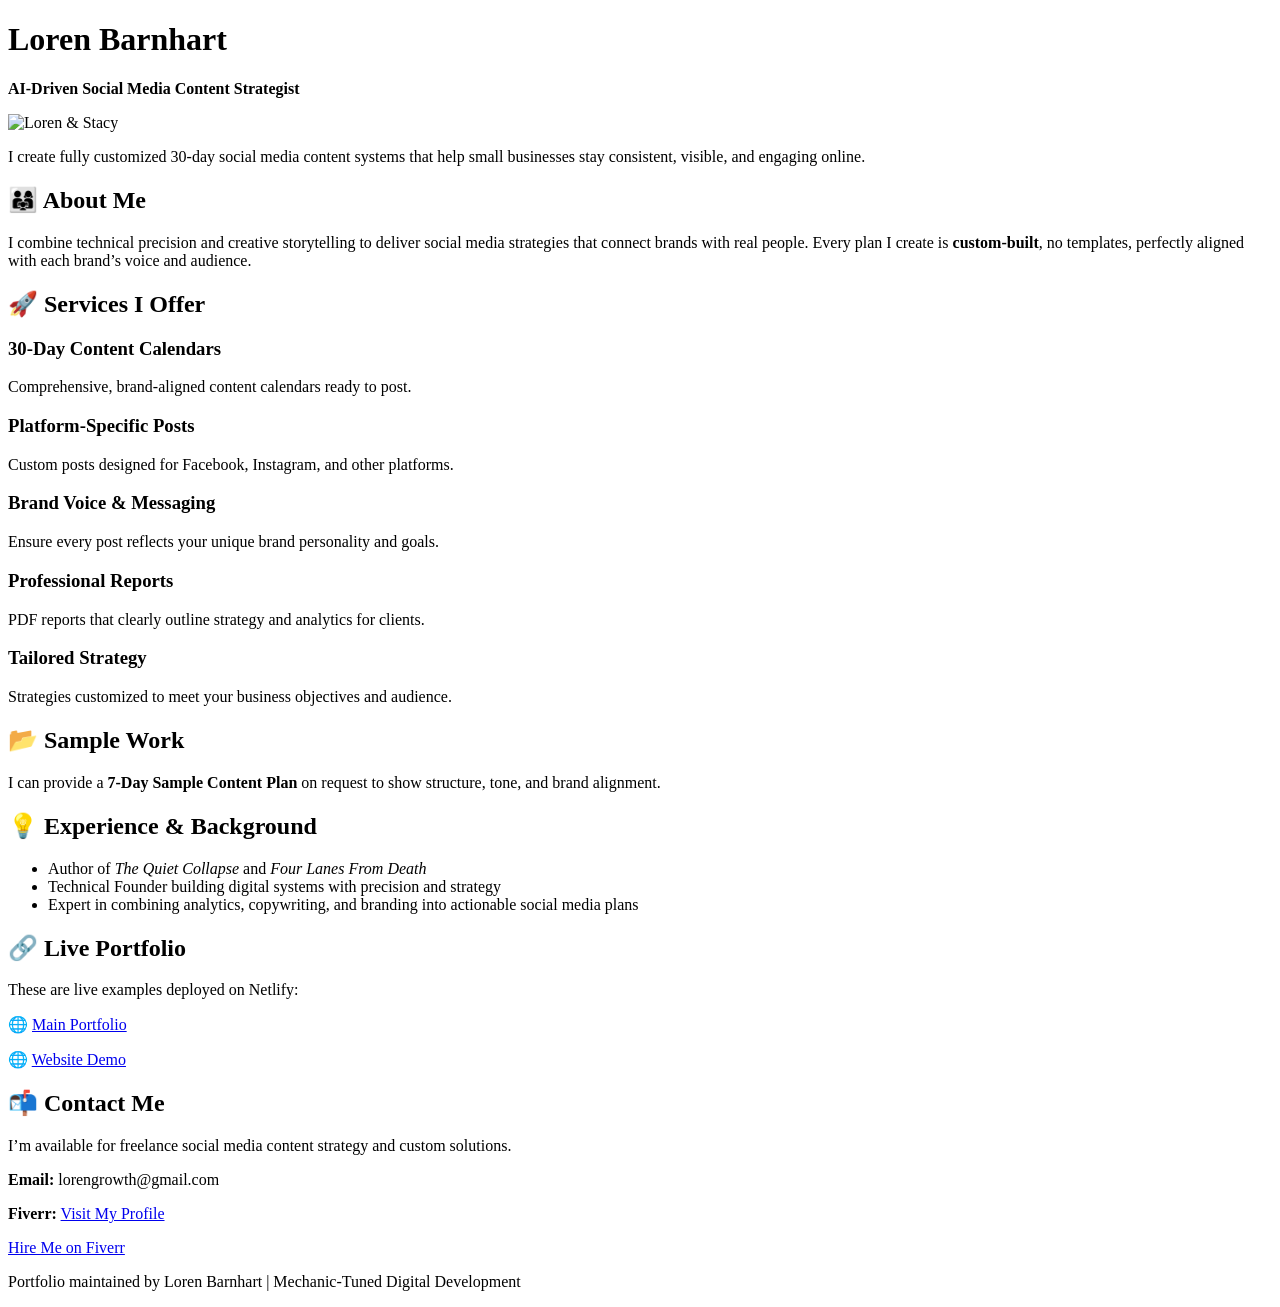
==== index.html @ 7255e5cb "Replace inline styles and scripts with external files" ====
<!DOCTYPE html>
<html lang="en">
<head>
  <meta charset="UTF-8">
  <meta name="viewport" content="width=device-width, initial-scale=1.0">
  <title>Loren Barnhart | AI Content Systems & Digital Solutions</title>
  <link href="https://fonts.googleapis.com/css2?family=Inter:wght@400;600;700&display=swap" rel="stylesheet">
  <link rel="stylesheet" href="style.css">
</head>
<body>

  <!-- Header / Hero -->
  <header class="fade-up">
    <h1>Loren Barnhart</h1>
    <p><strong>AI‑Driven Social Media Content Strategist</strong></p>
    <img src="./assets/loren-stacy.png" alt="Loren & Stacy" class="hero-img">
    <p>I create fully customized 30-day social media content systems that help small businesses stay consistent, visible, and engaging online.</p>
  </header>

  <!-- About Me -->
  <section class="fade-left">
    <h2>👨‍👩‍👧 About Me</h2>
    <p>I combine technical precision and creative storytelling to deliver social media strategies that connect brands with real people. Every plan I create is <strong>custom-built</strong>, no templates, perfectly aligned with each brand’s voice and audience.</p>
  </section>

  <!-- Services -->
  <section class="fade-right">
    <h2>🚀 Services I Offer</h2>
    <div class="services">
      <div class="service">
        <h3>30-Day Content Calendars</h3>
        <p>Comprehensive, brand-aligned content calendars ready to post.</p>
      </div>
      <div class="service">
        <h3>Platform-Specific Posts</h3>
        <p>Custom posts designed for Facebook, Instagram, and other platforms.</p>
      </div>
      <div class="service">
        <h3>Brand Voice & Messaging</h3>
        <p>Ensure every post reflects your unique brand personality and goals.</p>
      </div>
      <div class="service">
        <h3>Professional Reports</h3>
        <p>PDF reports that clearly outline strategy and analytics for clients.</p>
      </div>
      <div class="service">
        <h3>Tailored Strategy</h3>
        <p>Strategies customized to meet your business objectives and audience.</p>
      </div>
    </div>
  </section>

  <!-- Sample Work -->
  <section class="fade-left">
    <h2>📂 Sample Work</h2>
    <p>I can provide a <strong>7-Day Sample Content Plan</strong> on request to show structure, tone, and brand alignment.</p>
  </section>

  <!-- Experience & Background -->
  <section class="fade-right">
    <h2>💡 Experience & Background</h2>
    <ul>
      <li>Author of <em>The Quiet Collapse</em> and <em>Four Lanes From Death</em></li>
      <li>Technical Founder building digital systems with precision and strategy</li>
      <li>Expert in combining analytics, copywriting, and branding into actionable social media plans</li>
    </ul>
  </section>

  <!-- Portfolio Links -->
  <section class="fade-left">
    <h2>🔗 Live Portfolio</h2>
    <p>These are live examples deployed on Netlify:</p>
    <p>🌐 <a href="[Your Main Portfolio URL]" target="_blank">Main Portfolio</a></p>
    <p>🌐 <a href="[Your Other Site URL]" target="_blank">Website Demo</a></p>
  </section>

  <!-- Contact -->
  <section class="fade-up">
    <h2>📬 Contact Me</h2>
    <p>I’m available for freelance social media content strategy and custom solutions.</p>
    <p><strong>Email:</strong> lorengrowth@gmail.com</p>
    <p><strong>Fiverr:</strong> <a href="[Your Fiverr Profile URL]" target="_blank">Visit My Profile</a></p>
    <a href="[Your Fiverr Profile URL]" target="_blank" class="btn">Hire Me on Fiverr</a>
  </section>

  <!-- Footer -->
  <footer class="fade-up">
    <p>Portfolio maintained by Loren Barnhart | Mechanic-Tuned Digital Development</p>
  </footer>

  <script src="script.js"></script>
</body>
</html>
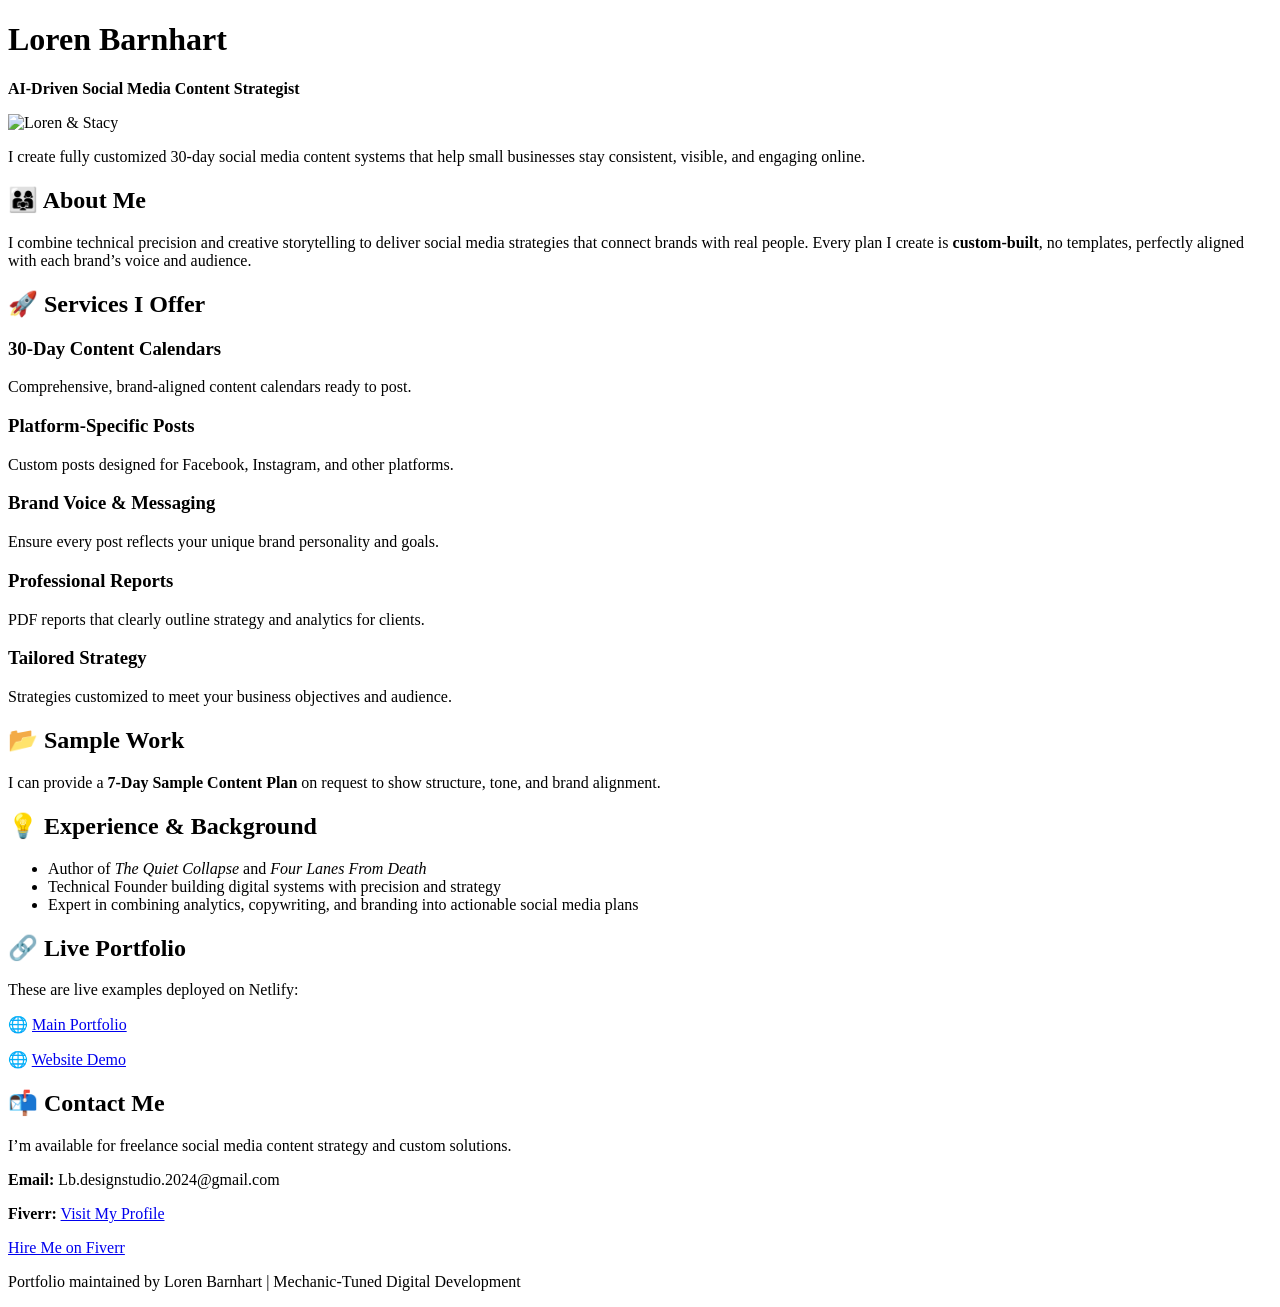
==== commit 8be5b6c4: "update portfolio links" ====
--- a/index.html
+++ b/index.html
@@ -70,17 +70,17 @@
   <section class="fade-left">
     <h2>🔗 Live Portfolio</h2>
     <p>These are live examples deployed on Netlify:</p>
-    <p>🌐 <a href="[Your Main Portfolio URL]" target="_blank">Main Portfolio</a></p>
-    <p>🌐 <a href="[Your Other Site URL]" target="_blank">Website Demo</a></p>
+    <p>🌐 <a href="https://slg-digital.com" target="_blank">Main Portfolio</a></p>
+    <p>🌐 <a href="https://slnextgen-global.vercel.app" target="_blank">Website Demo</a></p>
   </section>
 
   <!-- Contact -->
   <section class="fade-up">
     <h2>📬 Contact Me</h2>
     <p>I’m available for freelance social media content strategy and custom solutions.</p>
-    <p><strong>Email:</strong> lorengrowth@gmail.com</p>
-    <p><strong>Fiverr:</strong> <a href="[Your Fiverr Profile URL]" target="_blank">Visit My Profile</a></p>
-    <a href="[Your Fiverr Profile URL]" target="_blank" class="btn">Hire Me on Fiverr</a>
+    <p><strong>Email:</strong> Lb.designstudio.2024@gmail.com</p>
+    <p><strong>Fiverr:</strong> <a href="https://fiverr.com/slnextgenmedia" target="_blank">Visit My Profile</a></p>
+    <a href="https://fiverr.com/slnextgenmedia" target="_blank" class="btn">Hire Me on Fiverr</a>
   </section>
 
   <!-- Footer -->
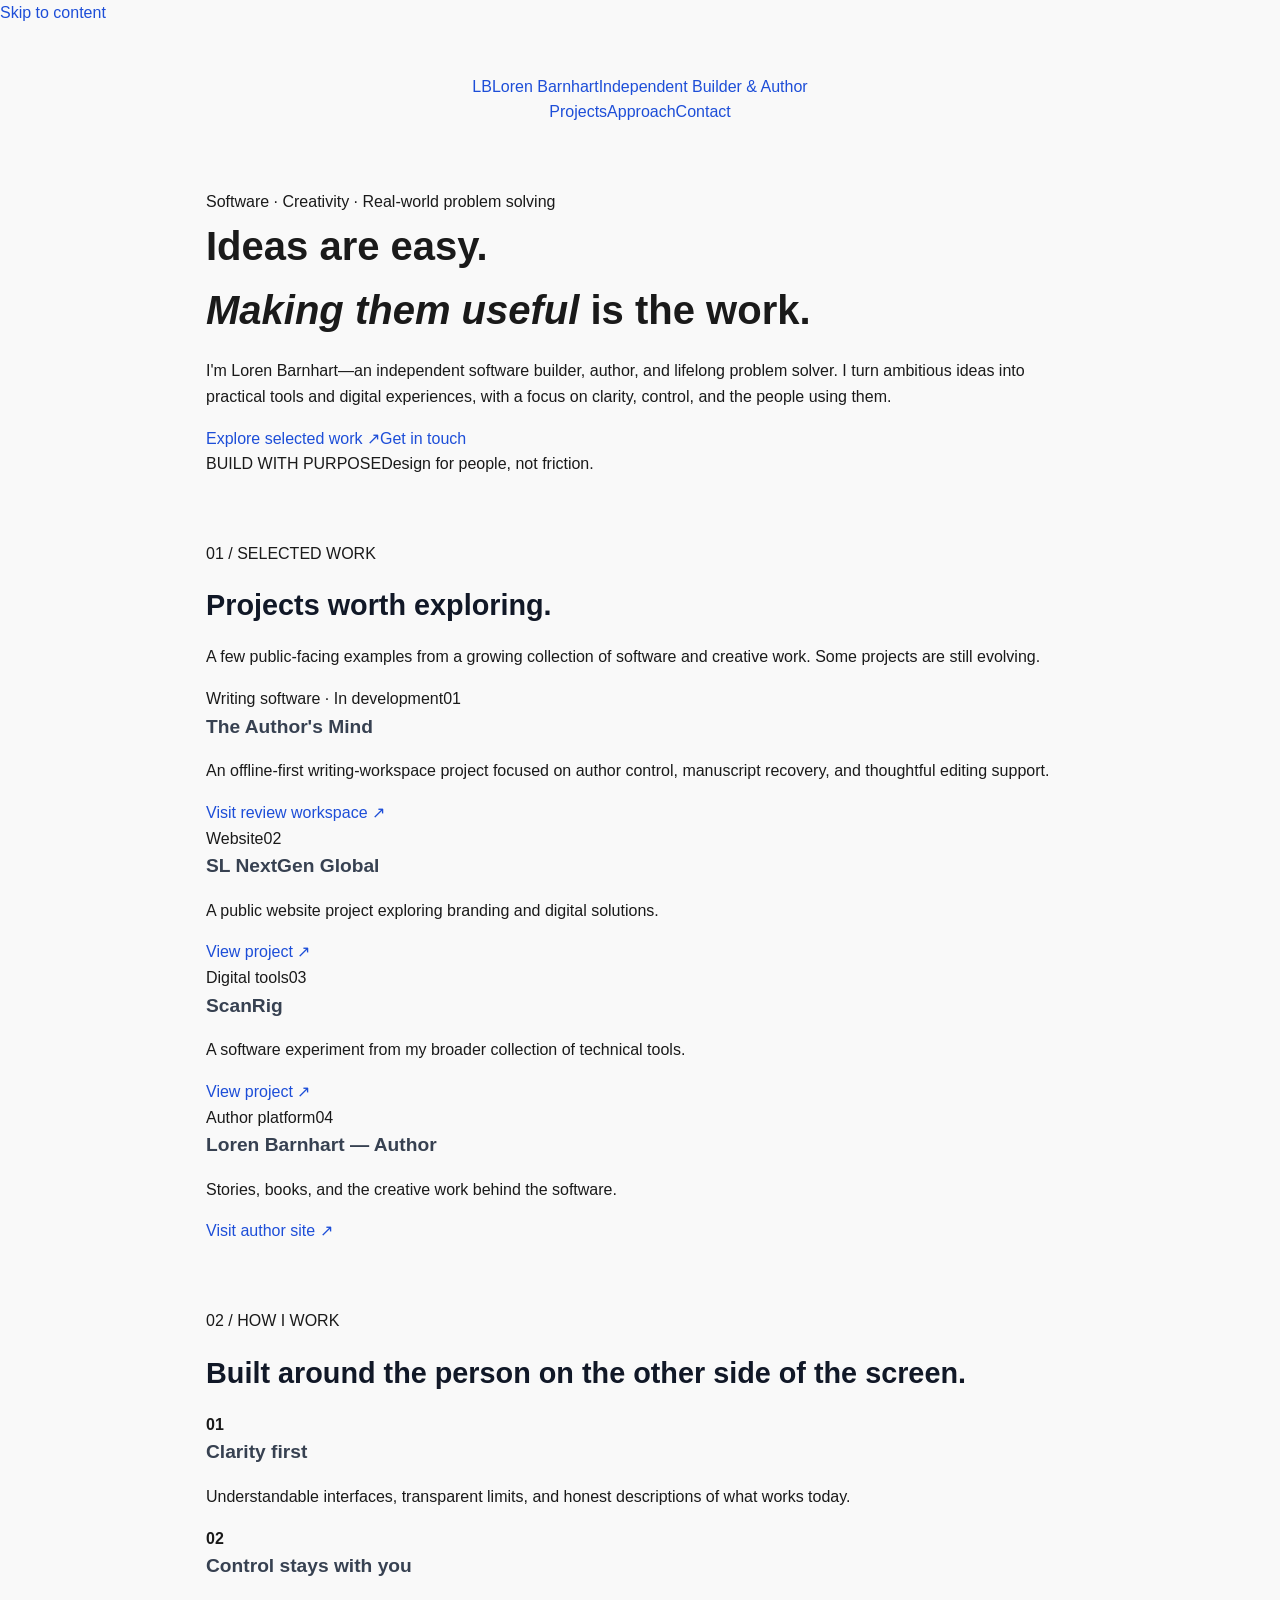
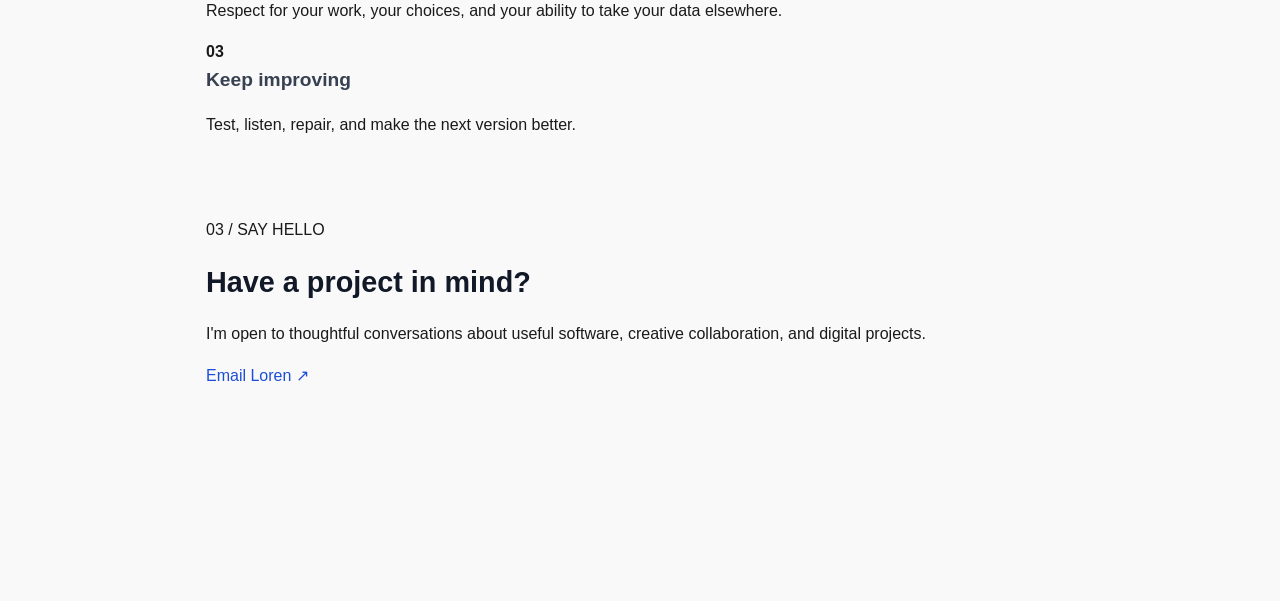
==== commit da7c3d73: "Rebuild portfolio home with clear projects and accessible navigation" ====
--- a/index.html
+++ b/index.html
@@ -1,93 +1,44 @@
-<!DOCTYPE html>
+<!doctype html>
 <html lang="en">
 <head>
-  <meta charset="UTF-8">
-  <meta name="viewport" content="width=device-width, initial-scale=1.0">
-  <title>Loren Barnhart | AI Content Systems & Digital Solutions</title>
-  <link href="https://fonts.googleapis.com/css2?family=Inter:wght@400;600;700&display=swap" rel="stylesheet">
-  <link rel="stylesheet" href="style.css">
+  <meta charset="utf-8">
+  <meta name="viewport" content="width=device-width, initial-scale=1">
+  <meta name="theme-color" content="#081526">
+  <meta name="description" content="Loren Barnhart builds practical software, intelligent tools, and story-driven digital experiences. Explore selected projects and get in touch.">
+  <title>Loren Barnhart | Software Builder & Digital Creator</title>
+  <link rel="stylesheet" href="/css/style.css">
 </head>
 <body>
-
-  <!-- Header / Hero -->
-  <header class="fade-up">
-    <h1>Loren Barnhart</h1>
-    <p><strong>AI‑Driven Social Media Content Strategist</strong></p>
-    <img src="./assets/loren-stacy.png" alt="Loren & Stacy" class="hero-img">
-    <p>I create fully customized 30-day social media content systems that help small businesses stay consistent, visible, and engaging online.</p>
+  <a class="skip" href="#main">Skip to content</a>
+  <header class="site-header">
+    <div class="container nav">
+      <a class="brand" href="#top" aria-label="Loren Barnhart home"><span class="brand-mark">LB</span><span>Loren Barnhart<span class="brand-sub">Independent Builder & Author</span></span></a>
+      <nav aria-label="Main navigation"><a href="#work">Projects</a><a href="#approach">Approach</a><a href="#contact" class="nav-contact">Contact</a></nav>
+    </div>
   </header>
-
-  <!-- About Me -->
-  <section class="fade-left">
-    <h2>👨‍👩‍👧 About Me</h2>
-    <p>I combine technical precision and creative storytelling to deliver social media strategies that connect brands with real people. Every plan I create is <strong>custom-built</strong>, no templates, perfectly aligned with each brand’s voice and audience.</p>
-  </section>
-
-  <!-- Services -->
-  <section class="fade-right">
-    <h2>🚀 Services I Offer</h2>
-    <div class="services">
-      <div class="service">
-        <h3>30-Day Content Calendars</h3>
-        <p>Comprehensive, brand-aligned content calendars ready to post.</p>
+  <main id="main">
+    <section class="hero container" id="top">
+      <div class="eyebrow"><span class="status-dot"></span> Software · Creativity · Real-world problem solving</div>
+      <h1>Ideas are easy.<br><em>Making them useful</em> is the work.</h1>
+      <p class="intro">I'm Loren Barnhart—an independent software builder, author, and lifelong problem solver. I turn ambitious ideas into practical tools and digital experiences, with a focus on clarity, control, and the people using them.</p>
+      <div class="actions"><a class="button primary" href="#work">Explore selected work <span aria-hidden="true">↗</span></a><a class="button secondary" href="#contact">Get in touch</a></div>
+      <div class="hero-note"><span>BUILD WITH PURPOSE</span><span>Design for people, not friction.</span></div>
+    </section>
+    <section class="section work-section" id="work">
+      <div class="container">
+        <p class="kicker">01 / SELECTED WORK</p>
+        <div class="section-head"><h2>Projects worth exploring.</h2><p>A few public-facing examples from a growing collection of software and creative work. Some projects are still evolving.</p></div>
+        <div class="project-grid">
+          <article class="project-card feature"><div class="project-top"><span class="pill">Writing software · In development</span><span aria-hidden="true">01</span></div><div><h3>The Author's Mind</h3><p>An offline-first writing-workspace project focused on author control, manuscript recovery, and thoughtful editing support.</p></div><a href="https://authors-mind-review-workspace.barnhartloren33.chatgpt.site" target="_blank" rel="noopener noreferrer">Visit review workspace <span aria-hidden="true">↗</span></a></article>
+          <article class="project-card"><div class="project-top"><span class="pill">Website</span><span aria-hidden="true">02</span></div><div><h3>SL NextGen Global</h3><p>A public website project exploring branding and digital solutions.</p></div><a href="https://slnextgen-global.vercel.app" target="_blank" rel="noopener noreferrer">View project <span aria-hidden="true">↗</span></a></article>
+          <article class="project-card"><div class="project-top"><span class="pill">Digital tools</span><span aria-hidden="true">03</span></div><div><h3>ScanRig</h3><p>A software experiment from my broader collection of technical tools.</p></div><a href="https://scanrig.vercel.app" target="_blank" rel="noopener noreferrer">View project <span aria-hidden="true">↗</span></a></article>
+          <article class="project-card"><div class="project-top"><span class="pill">Author platform</span><span aria-hidden="true">04</span></div><div><h3>Loren Barnhart — Author</h3><p>Stories, books, and the creative work behind the software.</p></div><a href="https://lorenbarnhart.vercel.app" target="_blank" rel="noopener noreferrer">Visit author site <span aria-hidden="true">↗</span></a></article>
+        </div>
       </div>
-      <div class="service">
-        <h3>Platform-Specific Posts</h3>
-        <p>Custom posts designed for Facebook, Instagram, and other platforms.</p>
-      </div>
-      <div class="service">
-        <h3>Brand Voice & Messaging</h3>
-        <p>Ensure every post reflects your unique brand personality and goals.</p>
-      </div>
-      <div class="service">
-        <h3>Professional Reports</h3>
-        <p>PDF reports that clearly outline strategy and analytics for clients.</p>
-      </div>
-      <div class="service">
-        <h3>Tailored Strategy</h3>
-        <p>Strategies customized to meet your business objectives and audience.</p>
-      </div>
-    </div>
-  </section>
-
-  <!-- Sample Work -->
-  <section class="fade-left">
-    <h2>📂 Sample Work</h2>
-    <p>I can provide a <strong>7-Day Sample Content Plan</strong> on request to show structure, tone, and brand alignment.</p>
-  </section>
-
-  <!-- Experience & Background -->
-  <section class="fade-right">
-    <h2>💡 Experience & Background</h2>
-    <ul>
-      <li>Author of <em>The Quiet Collapse</em> and <em>Four Lanes From Death</em></li>
-      <li>Technical Founder building digital systems with precision and strategy</li>
-      <li>Expert in combining analytics, copywriting, and branding into actionable social media plans</li>
-    </ul>
-  </section>
-
-  <!-- Portfolio Links -->
-  <section class="fade-left">
-    <h2>🔗 Live Portfolio</h2>
-    <p>These are live examples deployed on Netlify:</p>
-    <p>🌐 <a href="https://slg-digital.com" target="_blank">Main Portfolio</a></p>
-    <p>🌐 <a href="https://slnextgen-global.vercel.app" target="_blank">Website Demo</a></p>
-  </section>
-
-  <!-- Contact -->
-  <section class="fade-up">
-    <h2>📬 Contact Me</h2>
-    <p>I’m available for freelance social media content strategy and custom solutions.</p>
-    <p><strong>Email:</strong> Lb.designstudio.2024@gmail.com</p>
-    <p><strong>Fiverr:</strong> <a href="https://fiverr.com/slnextgenmedia" target="_blank">Visit My Profile</a></p>
-    <a href="https://fiverr.com/slnextgenmedia" target="_blank" class="btn">Hire Me on Fiverr</a>
-  </section>
-
-  <!-- Footer -->
-  <footer class="fade-up">
-    <p>Portfolio maintained by Loren Barnhart | Mechanic-Tuned Digital Development</p>
-  </footer>
-
-  <script src="script.js"></script>
+    </section>
+    <section class="section" id="approach"><div class="container approach"><div><p class="kicker">02 / HOW I WORK</p><h2>Built around the person on the other side of the screen.</h2></div><div class="principles"><div><b>01</b><div><h3>Clarity first</h3><p>Understandable interfaces, transparent limits, and honest descriptions of what works today.</p></div></div><div><b>02</b><div><h3>Control stays with you</h3><p>Respect for your work, your choices, and your ability to take your data elsewhere.</p></div></div><div><b>03</b><div><h3>Keep improving</h3><p>Test, listen, repair, and make the next version better.</p></div></div></div></div></section>
+    <section class="section contact-section" id="contact"><div class="container contact"><p class="kicker">03 / SAY HELLO</p><h2>Have a project in mind?</h2><p>I'm open to thoughtful conversations about useful software, creative collaboration, and digital projects.</p><a class="button light" href="mailto:Lb.designstudio.2024@gmail.com?subject=Project%20inquiry">Email Loren <span aria-hidden="true">↗</span></a></div></section>
+  </main>
+  <footer><div class="container footer-inner"><span>© <span id="year">2026</span> Loren Barnhart. Built with purpose.</span><span>Inspired by the people who make the work matter.</span></div></footer>
 </body>
-</html>
+</html>
--- a/css/style.css
+++ b/css/style.css
@@ -0,0 +1,36 @@
+/* Reset & Fonts */
+* { margin: 0; padding: 0; box-sizing: border-box; }
+body { font-family: 'Inter', sans-serif; background: #f9f9f9; color: #1a1a1a; line-height: 1.6; overflow-x: hidden; }
+a { color: #1d4ed8; text-decoration: none; transition: color 0.3s; }
+a:hover { color: #2563eb; }
+
+/* Layout */
+header, section, footer { max-width: 900px; margin: auto; padding: 2rem 1rem; }
+h1, h2, h3 { margin-bottom: 1rem; }
+h1 { font-size: 2.5rem; font-weight: 700; }
+h2 { font-size: 1.8rem; color: #111827; }
+h3 { font-size: 1.2rem; color: #374151; }
+p { margin-bottom: 1rem; }
+
+/* Header */
+header { text-align: center; padding-top: 3rem; }
+.hero-img { width: 200px; height: 200px; border-radius: 50%; object-fit: cover; margin: 1rem auto; border: 4px solid #1d4ed8; }
+
+/* Services */
+.services { display: grid; grid-template-columns: repeat(auto-fit, minmax(250px, 1fr)); gap: 1.5rem; margin-top: 2rem; }
+.service { background: #ffffff; padding: 1.5rem; border-radius: 12px; box-shadow: 0 4px 12px rgba(0,0,0,0.05); transition: transform 0.4s ease, box-shadow 0.4s ease, background 0.3s; opacity: 0; transform: translateY(30px); }
+.service:hover { transform: translateY(-8px); box-shadow: 0 10px 25px rgba(0,0,0,0.15); background: #f3f4f6; }
+
+/* Buttons */
+.btn { display: inline-block; padding: 0.6rem 1.2rem; background: #1d4ed8; color: #fff; border-radius: 8px; font-weight: 600; margin-top: 1rem; transition: transform 0.3s, background 0.3s; }
+.btn:hover { background: #2563eb; transform: scale(1.05); }
+
+/* Footer */
+footer { text-align: center; font-size: 0.9rem; color: #6b7280; padding-bottom: 2rem; margin-top: 4rem; opacity: 0; transform: translateY(30px); }
+
+/* Animations */
+.fade-left, .fade-right, .fade-up { opacity: 0; }
+.fade-left { transform: translateX(-30px); }
+.fade-right { transform: translateX(30px); }
+.fade-up { transform: translateY(30px); }
+.appear { opacity: 1 !important; transform: translate(0,0) !important; transition: all 0.8s ease-out; }
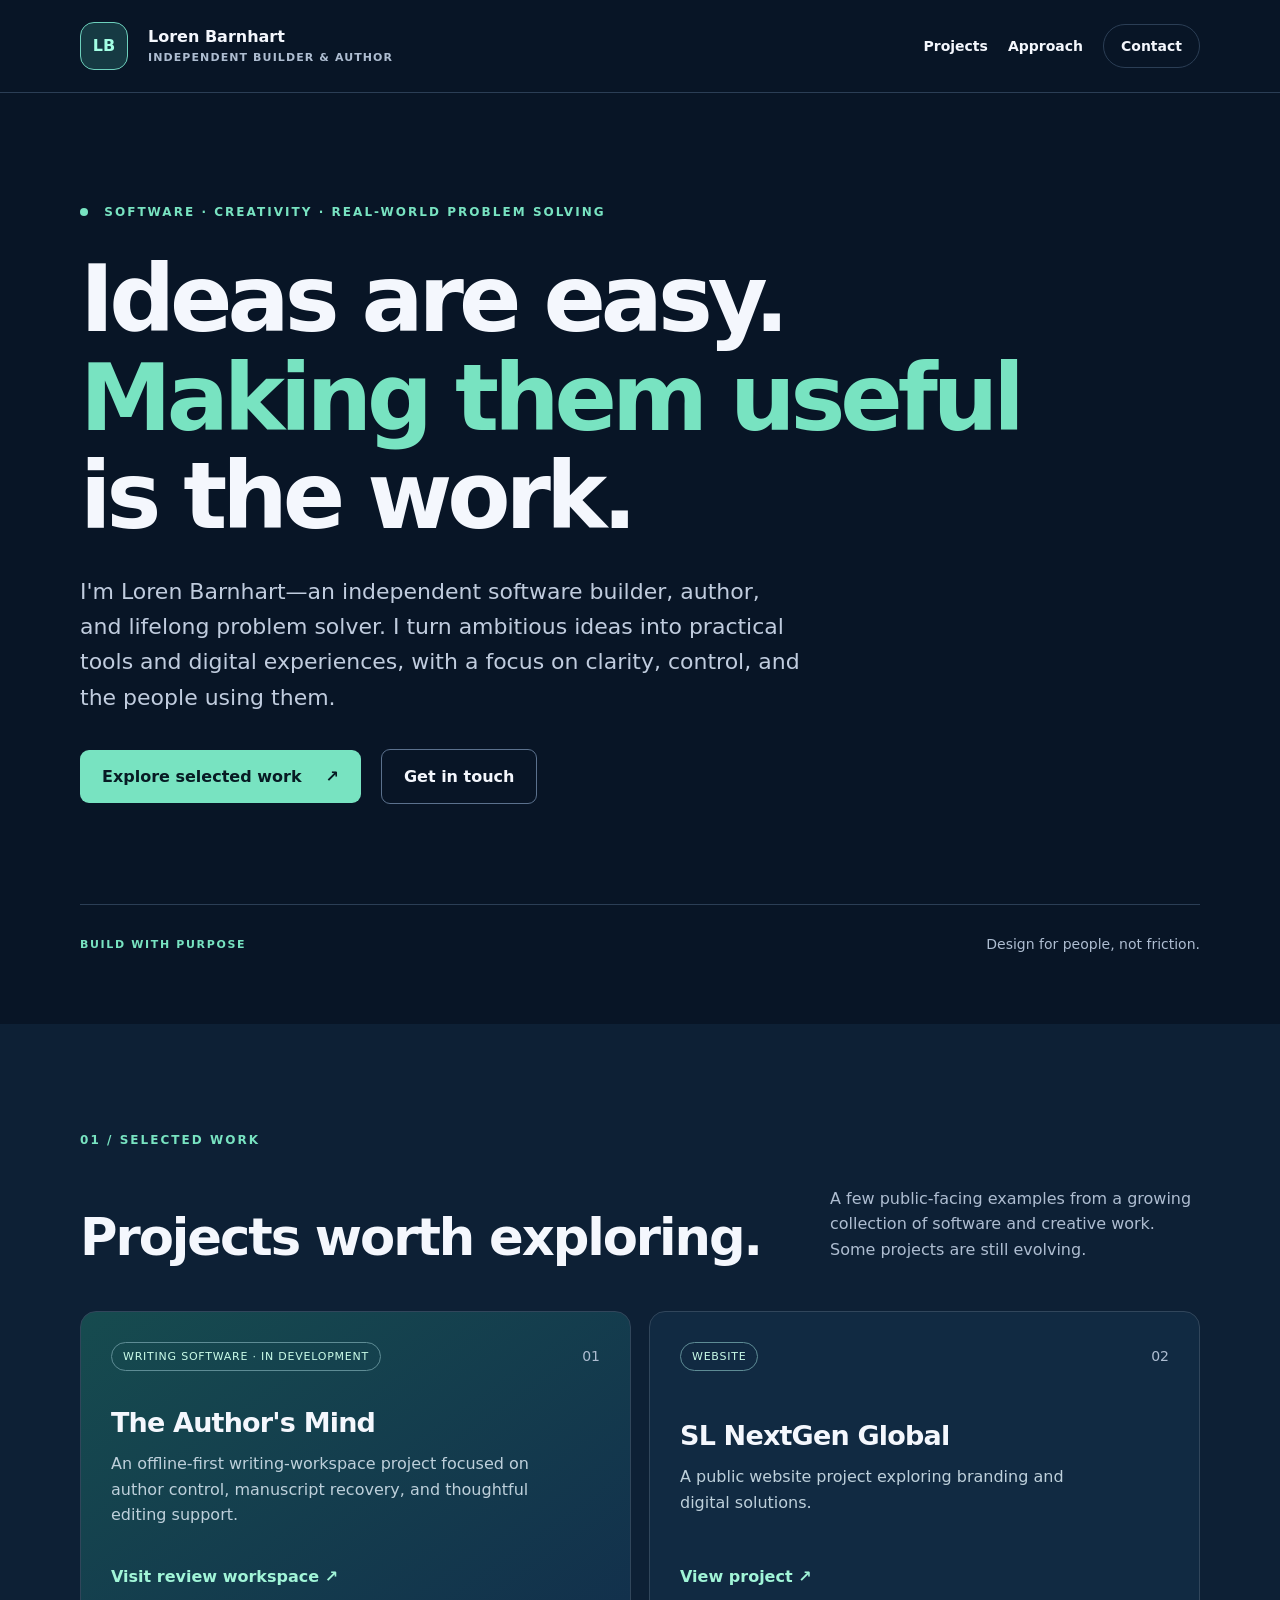
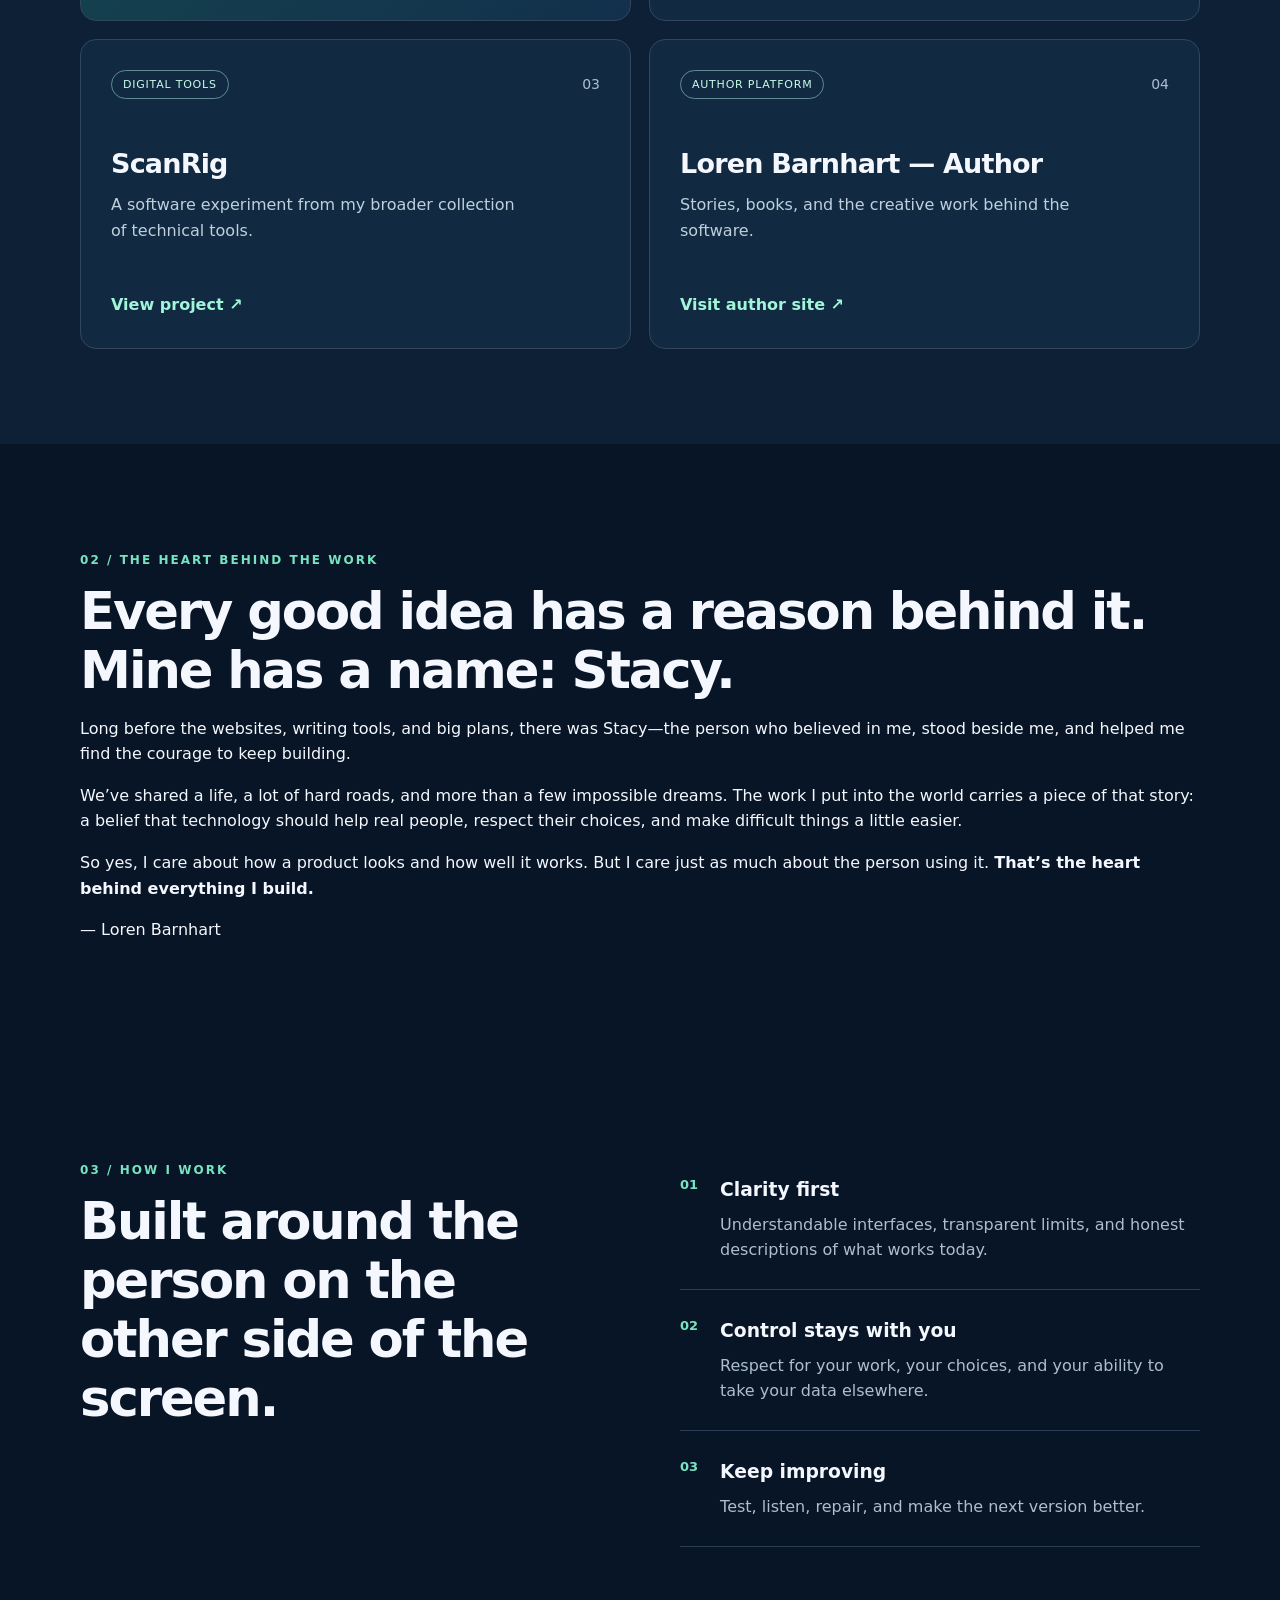
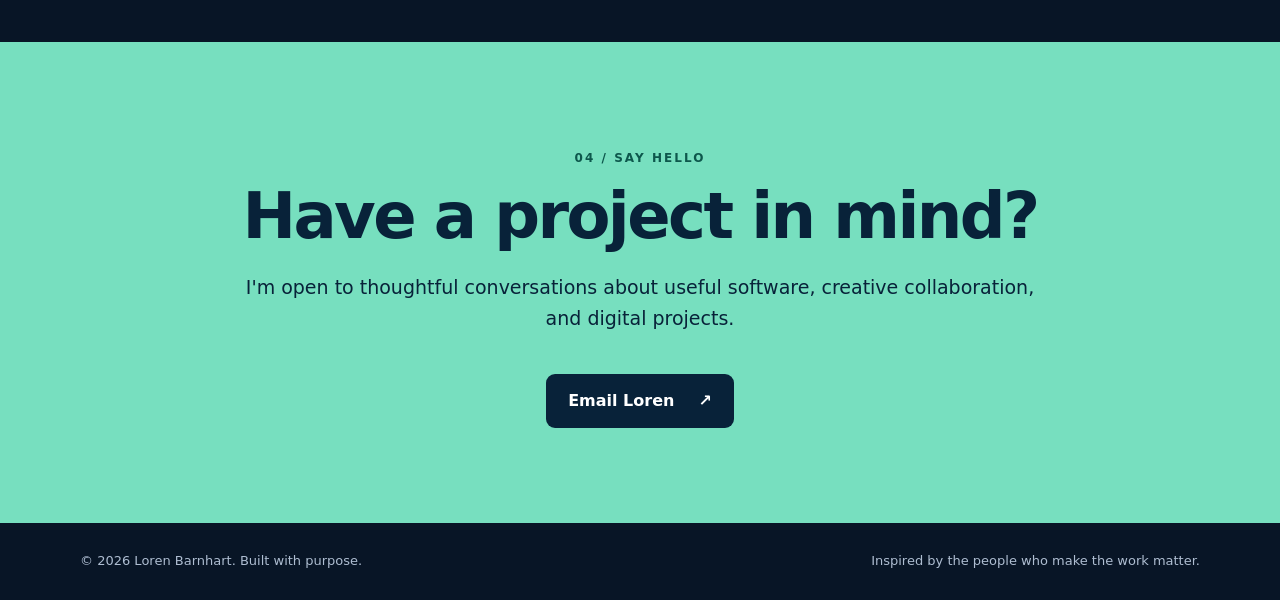
==== commit a2b6e09a: "Add Loren and Stacy's story behind the work" ====
--- a/index.html
+++ b/index.html
@@ -36,8 +36,12 @@
         </div>
       </div>
     </section>
-    <section class="section" id="approach"><div class="container approach"><div><p class="kicker">02 / HOW I WORK</p><h2>Built around the person on the other side of the screen.</h2></div><div class="principles"><div><b>01</b><div><h3>Clarity first</h3><p>Understandable interfaces, transparent limits, and honest descriptions of what works today.</p></div></div><div><b>02</b><div><h3>Control stays with you</h3><p>Respect for your work, your choices, and your ability to take your data elsewhere.</p></div></div><div><b>03</b><div><h3>Keep improving</h3><p>Test, listen, repair, and make the next version better.</p></div></div></div></div></section>
-    <section class="section contact-section" id="contact"><div class="container contact"><p class="kicker">03 / SAY HELLO</p><h2>Have a project in mind?</h2><p>I'm open to thoughtful conversations about useful software, creative collaboration, and digital projects.</p><a class="button light" href="mailto:Lb.designstudio.2024@gmail.com?subject=Project%20inquiry">Email Loren <span aria-hidden="true">↗</span></a></div></section>
+    <section class="section heart-section" id="heart"><div class="container heart-layout">
+      <div><p class="kicker">02 / THE HEART BEHIND THE WORK</p><h2>Every good idea has a reason behind it.<br><span>Mine has a name: Stacy.</span></h2></div>
+      <div class="heart-copy"><p>Long before the websites, writing tools, and big plans, there was Stacy—the person who believed in me, stood beside me, and helped me find the courage to keep building.</p><p>We’ve shared a life, a lot of hard roads, and more than a few impossible dreams. The work I put into the world carries a piece of that story: a belief that technology should help real people, respect their choices, and make difficult things a little easier.</p><p>So yes, I care about how a product looks and how well it works. But I care just as much about the person using it. <strong>That’s the heart behind everything I build.</strong></p><p class="heart-signoff">— Loren Barnhart</p></div>
+    </div></section>
+    <section class="section" id="approach"><div class="container approach"><div><p class="kicker">03 / HOW I WORK</p><h2>Built around the person on the other side of the screen.</h2></div><div class="principles"><div><b>01</b><div><h3>Clarity first</h3><p>Understandable interfaces, transparent limits, and honest descriptions of what works today.</p></div></div><div><b>02</b><div><h3>Control stays with you</h3><p>Respect for your work, your choices, and your ability to take your data elsewhere.</p></div></div><div><b>03</b><div><h3>Keep improving</h3><p>Test, listen, repair, and make the next version better.</p></div></div></div></div></section>
+    <section class="section contact-section" id="contact"><div class="container contact"><p class="kicker">04 / SAY HELLO</p><h2>Have a project in mind?</h2><p>I'm open to thoughtful conversations about useful software, creative collaboration, and digital projects.</p><a class="button light" href="mailto:Lb.designstudio.2024@gmail.com?subject=Project%20inquiry">Email Loren <span aria-hidden="true">↗</span></a></div></section>
   </main>
   <footer><div class="container footer-inner"><span>© <span id="year">2026</span> Loren Barnhart. Built with purpose.</span><span>Inspired by the people who make the work matter.</span></div></footer>
 </body>
--- a/css/style.css
+++ b/css/style.css
@@ -1,36 +1 @@
-/* Reset & Fonts */
-* { margin: 0; padding: 0; box-sizing: border-box; }
-body { font-family: 'Inter', sans-serif; background: #f9f9f9; color: #1a1a1a; line-height: 1.6; overflow-x: hidden; }
-a { color: #1d4ed8; text-decoration: none; transition: color 0.3s; }
-a:hover { color: #2563eb; }
-
-/* Layout */
-header, section, footer { max-width: 900px; margin: auto; padding: 2rem 1rem; }
-h1, h2, h3 { margin-bottom: 1rem; }
-h1 { font-size: 2.5rem; font-weight: 700; }
-h2 { font-size: 1.8rem; color: #111827; }
-h3 { font-size: 1.2rem; color: #374151; }
-p { margin-bottom: 1rem; }
-
-/* Header */
-header { text-align: center; padding-top: 3rem; }
-.hero-img { width: 200px; height: 200px; border-radius: 50%; object-fit: cover; margin: 1rem auto; border: 4px solid #1d4ed8; }
-
-/* Services */
-.services { display: grid; grid-template-columns: repeat(auto-fit, minmax(250px, 1fr)); gap: 1.5rem; margin-top: 2rem; }
-.service { background: #ffffff; padding: 1.5rem; border-radius: 12px; box-shadow: 0 4px 12px rgba(0,0,0,0.05); transition: transform 0.4s ease, box-shadow 0.4s ease, background 0.3s; opacity: 0; transform: translateY(30px); }
-.service:hover { transform: translateY(-8px); box-shadow: 0 10px 25px rgba(0,0,0,0.15); background: #f3f4f6; }
-
-/* Buttons */
-.btn { display: inline-block; padding: 0.6rem 1.2rem; background: #1d4ed8; color: #fff; border-radius: 8px; font-weight: 600; margin-top: 1rem; transition: transform 0.3s, background 0.3s; }
-.btn:hover { background: #2563eb; transform: scale(1.05); }
-
-/* Footer */
-footer { text-align: center; font-size: 0.9rem; color: #6b7280; padding-bottom: 2rem; margin-top: 4rem; opacity: 0; transform: translateY(30px); }
-
-/* Animations */
-.fade-left, .fade-right, .fade-up { opacity: 0; }
-.fade-left { transform: translateX(-30px); }
-.fade-right { transform: translateX(30px); }
-.fade-up { transform: translateY(30px); }
-.appear { opacity: 1 !important; transform: translate(0,0) !important; transition: all 0.8s ease-out; }
+:root{color-scheme:dark;--bg:#081526;--ink:#f4f7fd;--muted:#aebdd1;--line:#2b3e55;--accent:#78e3c1}*{box-sizing:border-box}html{scroll-behavior:smooth}body{margin:0;background:var(--bg);color:var(--ink);font-family:Inter,system-ui,-apple-system,Segoe UI,sans-serif;line-height:1.6}a{color:inherit;text-decoration:none}a:focus-visible{outline:3px solid var(--accent);outline-offset:5px}.container{width:min(1120px,calc(100% - 40px));margin:auto}.skip{position:absolute;left:12px;top:-80px;z-index:20;background:white;color:#102033;padding:12px}.skip:focus{top:12px}.site-header{border-bottom:1px solid var(--line);background:#081526ec}.nav,.brand,.nav nav,.actions,.hero-note,.section-head,.project-top,.footer-inner{display:flex;align-items:center;justify-content:space-between;gap:20px}.nav{min-height:92px}.brand{justify-content:flex-start;font-weight:800;line-height:1.1}.brand-mark{display:grid;place-items:center;width:48px;height:48px;border:1px solid #6dd0bc;border-radius:14px;background:#163a43;color:#a3ffe4}.brand-sub{display:block;margin-top:6px;font-size:11px;letter-spacing:.1em;text-transform:uppercase;color:var(--muted);font-weight:600}.nav nav{font-size:14px;font-weight:600}.nav nav a:hover,.project-card a:hover{color:var(--accent)}.nav-contact{border:1px solid var(--line);padding:10px 17px;border-radius:50px}.hero{padding:110px 0 68px}.eyebrow,.kicker{text-transform:uppercase;letter-spacing:.17em;font-size:12px;font-weight:800;color:var(--accent)}.status-dot{display:inline-block;width:8px;height:8px;border-radius:50%;background:var(--accent);margin-right:10px}.hero h1{max-width:990px;font-size:clamp(44px,7.2vw,94px);line-height:1.07;letter-spacing:-.055em;margin:28px 0}.hero h1 em{font-style:normal;color:var(--accent)}.intro{max-width:720px;font-size:clamp(17px,2vw,22px);color:#c0ccde}.actions{justify-content:flex-start;flex-wrap:wrap;margin-top:34px}.button{display:inline-flex;justify-content:center;align-items:center;gap:24px;padding:14px 22px;border-radius:9px;font-weight:750;transition:transform .2s}.button:hover{transform:translateY(-2px)}.primary{background:var(--accent);color:#071b24}.secondary{border:1px solid #5b718d}.hero-note{border-top:1px solid var(--line);padding-top:28px;margin-top:100px;color:var(--muted);font-size:14px}.hero-note span:first-child{color:var(--accent);font-size:11px;letter-spacing:.15em;font-weight:800}.section{padding:95px 0}.work-section{background:#0d2035}.section-head{align-items:end;margin:20px 0 32px}.section h2{font-size:clamp(30px,4vw,52px);line-height:1.15;letter-spacing:-.04em;margin:12px 0}.section-head p{max-width:370px;color:var(--muted)}.project-grid{display:grid;grid-template-columns:repeat(2,minmax(0,1fr));gap:18px}.project-card{min-height:310px;display:flex;flex-direction:column;justify-content:space-between;gap:35px;padding:30px;border:1px solid #31465b;border-radius:16px;background:#112a42}.project-card.feature{background:linear-gradient(145deg,#164b4f,#12304c)}.project-top{font-size:14px;color:var(--muted)}.pill{border:1px solid #5e8c95;color:#c9fbe8;padding:5px 11px;border-radius:40px;font-size:11px;letter-spacing:.07em;text-transform:uppercase}.project-card h3{font-size:27px;line-height:1.15;letter-spacing:-.03em;margin:0 0 13px}.project-card p{max-width:420px;color:#bed0db;margin:0}.project-card a{font-weight:800;color:#a1f5d8}.approach{display:grid;grid-template-columns:1fr 1fr;gap:80px}.principles>div{display:flex;gap:22px;padding:26px 0;border-bottom:1px solid var(--line)}.principles b{color:var(--accent);font-size:13px}.principles h3{margin:0 0 7px}.principles p{margin:0;color:var(--muted)}.contact-section{background:#77dfbf;color:#082239}.contact{max-width:800px;text-align:center}.contact .kicker{color:#0d574c}.contact h2{font-size:clamp(36px,5vw,66px)}.contact p:not(.kicker){font-size:19px}.light{background:#082239;color:#fff;margin-top:22px}footer{padding:28px 0;color:var(--muted);font-size:13px}.footer-inner{flex-wrap:wrap}@media(max-width:760px){.nav{min-height:80px}.nav nav{gap:12px}.nav nav a:not(.nav-contact){display:none}.hero{padding:76px 0 48px}.hero-note{margin-top:65px;align-items:start;flex-direction:column}.section{padding:64px 0}.section-head,.approach{display:block}.section-head p{max-width:none}.project-grid{grid-template-columns:1fr}.project-card{min-height:280px;padding:24px}.approach .principles{margin-top:25px}}@media(prefers-reduced-motion:reduce){html{scroll-behavior:auto}.button{transition:none}}
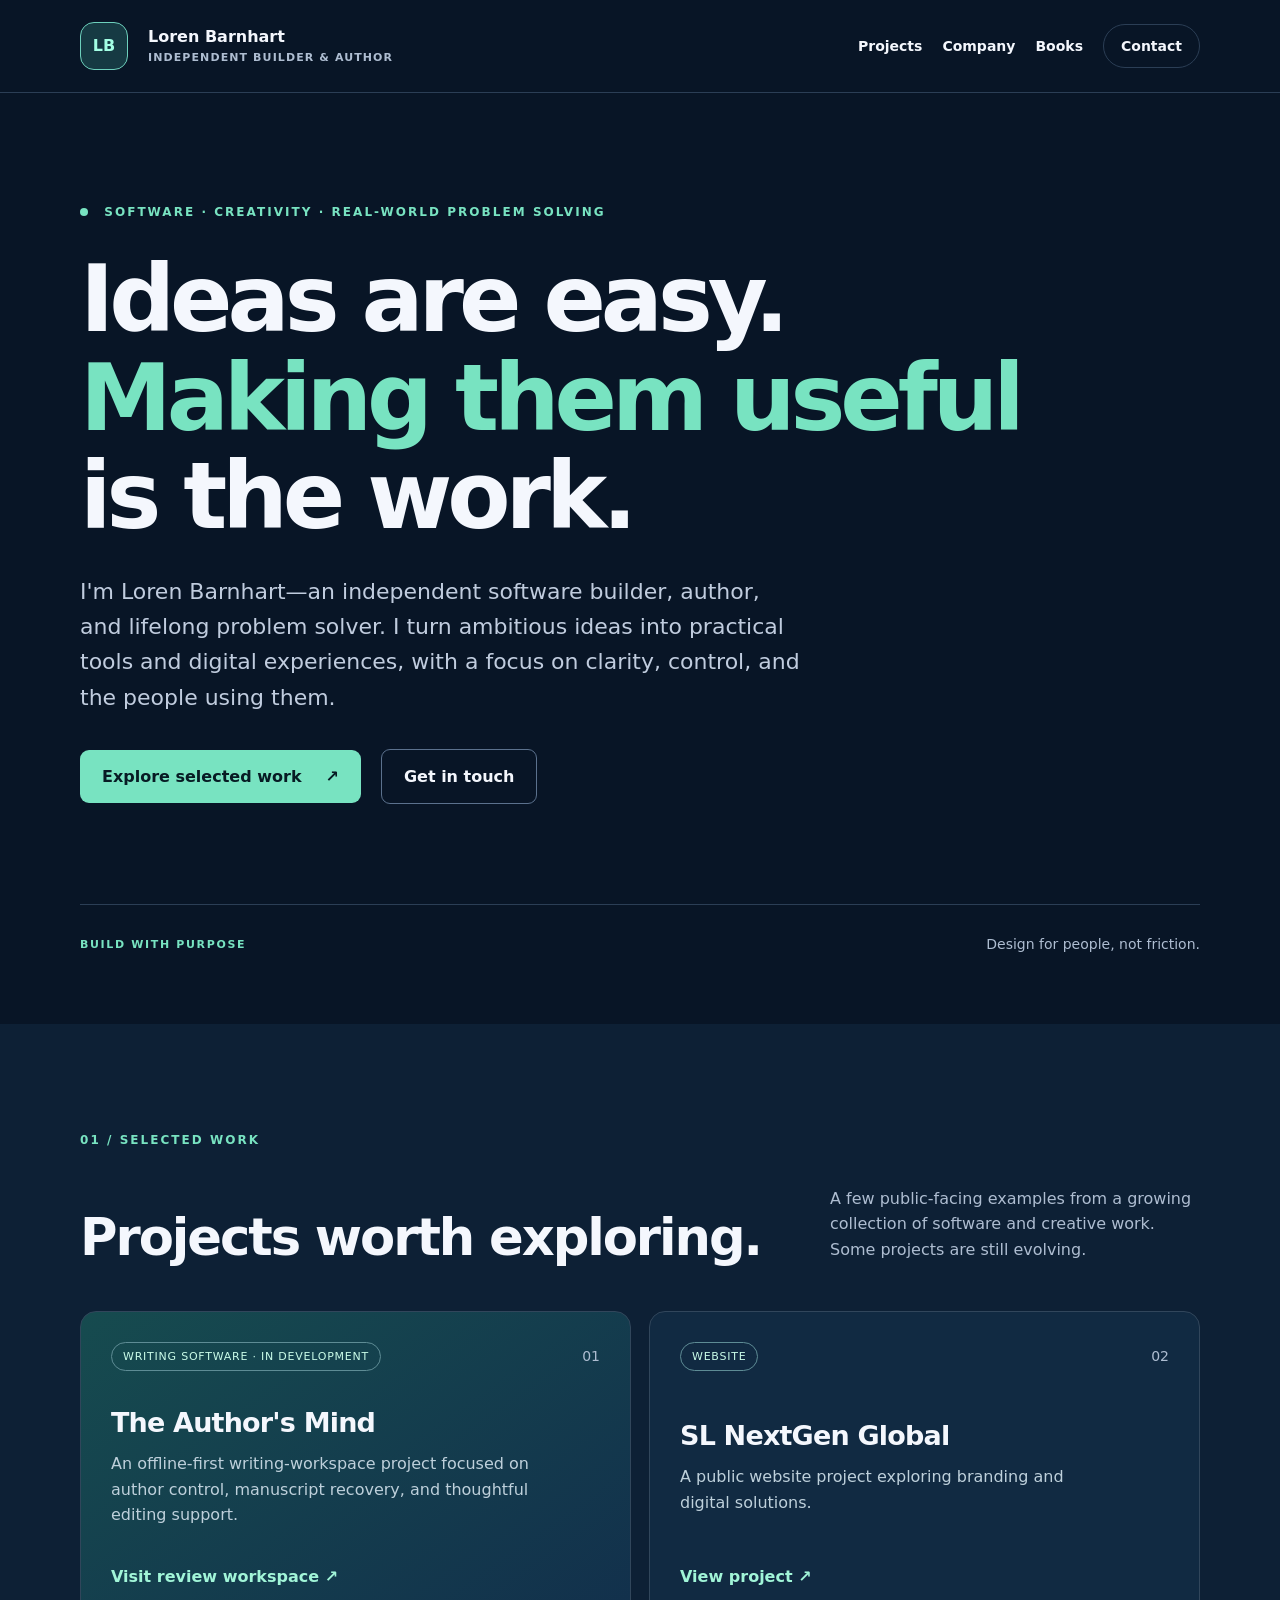
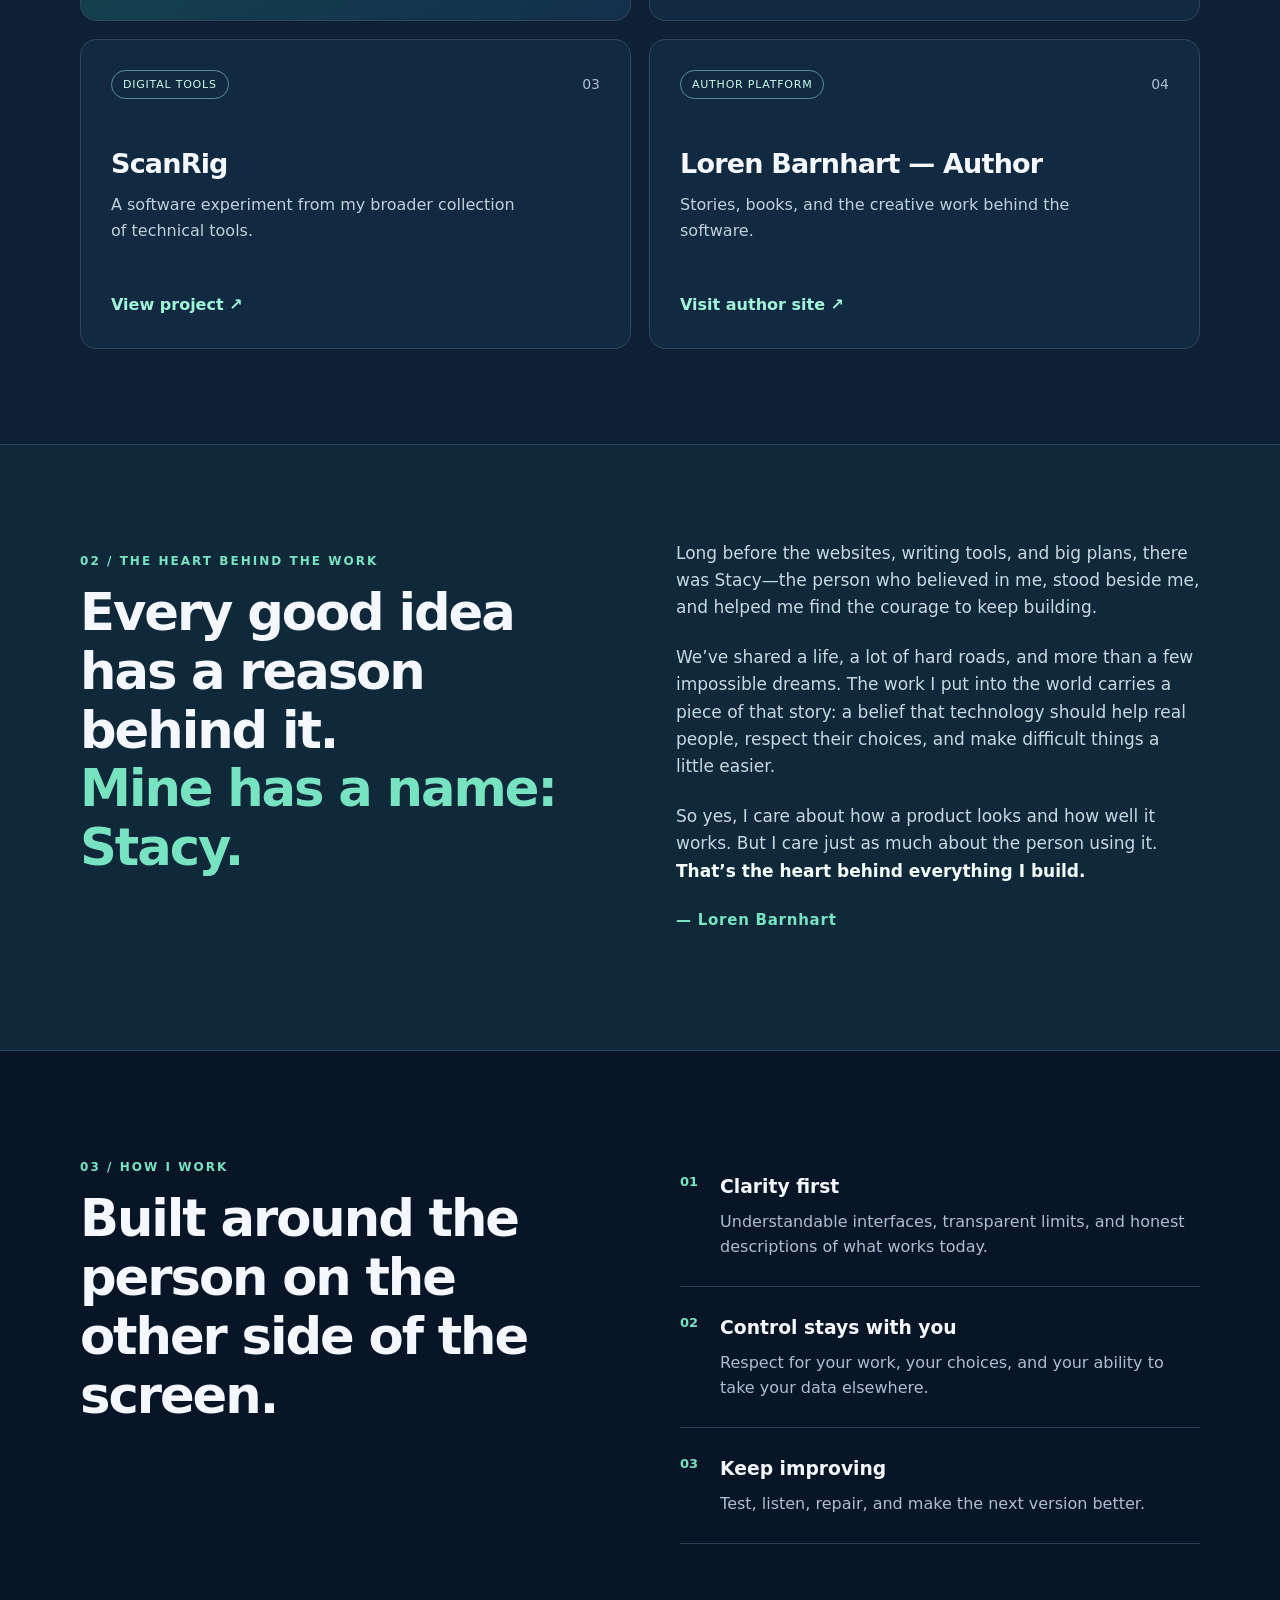
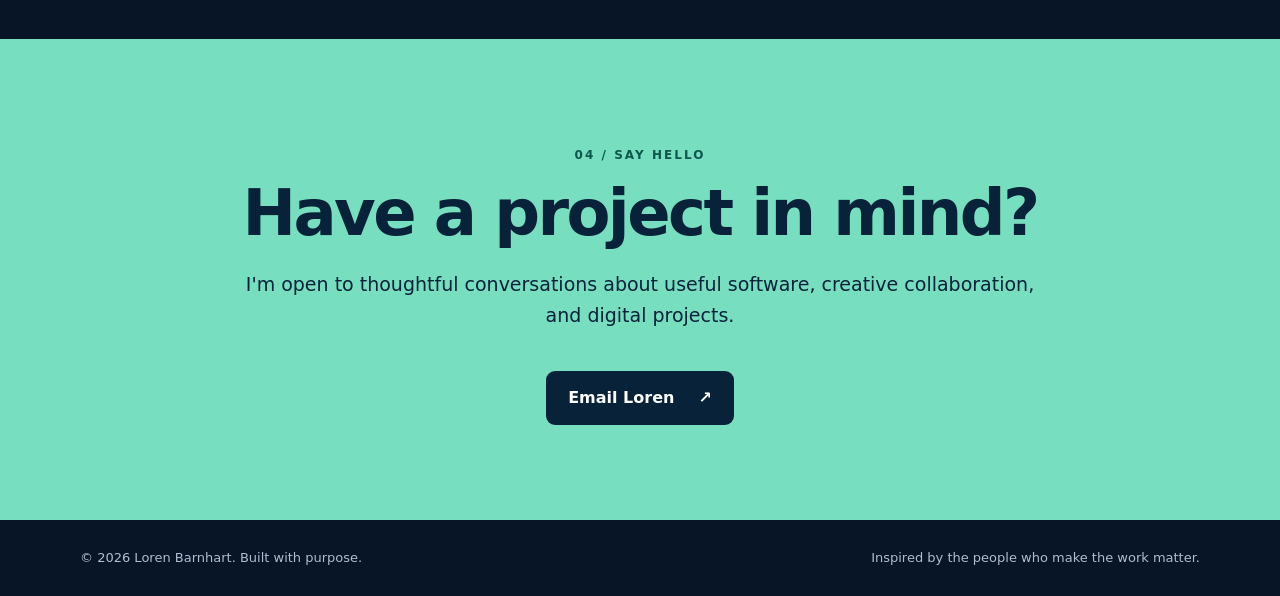
==== commit e581d8e4: "Connect personal portfolio navigation to company and author sites" ====
--- a/index.html
+++ b/index.html
@@ -13,7 +13,7 @@
   <header class="site-header">
     <div class="container nav">
       <a class="brand" href="#top" aria-label="Loren Barnhart home"><span class="brand-mark">LB</span><span>Loren Barnhart<span class="brand-sub">Independent Builder & Author</span></span></a>
-      <nav aria-label="Main navigation"><a href="#work">Projects</a><a href="#approach">Approach</a><a href="#contact" class="nav-contact">Contact</a></nav>
+      <nav aria-label="Main navigation"><a href="#work">Projects</a><a href="https://slnextgen-global.vercel.app">Company</a><a href="https://lorenbarnhart.vercel.app">Books</a><a href="#contact" class="nav-contact">Contact</a></nav>
     </div>
   </header>
   <main id="main">
--- a/css/style.css
+++ b/css/style.css
@@ -1 +1,2 @@
-:root{color-scheme:dark;--bg:#081526;--ink:#f4f7fd;--muted:#aebdd1;--line:#2b3e55;--accent:#78e3c1}*{box-sizing:border-box}html{scroll-behavior:smooth}body{margin:0;background:var(--bg);color:var(--ink);font-family:Inter,system-ui,-apple-system,Segoe UI,sans-serif;line-height:1.6}a{color:inherit;text-decoration:none}a:focus-visible{outline:3px solid var(--accent);outline-offset:5px}.container{width:min(1120px,calc(100% - 40px));margin:auto}.skip{position:absolute;left:12px;top:-80px;z-index:20;background:white;color:#102033;padding:12px}.skip:focus{top:12px}.site-header{border-bottom:1px solid var(--line);background:#081526ec}.nav,.brand,.nav nav,.actions,.hero-note,.section-head,.project-top,.footer-inner{display:flex;align-items:center;justify-content:space-between;gap:20px}.nav{min-height:92px}.brand{justify-content:flex-start;font-weight:800;line-height:1.1}.brand-mark{display:grid;place-items:center;width:48px;height:48px;border:1px solid #6dd0bc;border-radius:14px;background:#163a43;color:#a3ffe4}.brand-sub{display:block;margin-top:6px;font-size:11px;letter-spacing:.1em;text-transform:uppercase;color:var(--muted);font-weight:600}.nav nav{font-size:14px;font-weight:600}.nav nav a:hover,.project-card a:hover{color:var(--accent)}.nav-contact{border:1px solid var(--line);padding:10px 17px;border-radius:50px}.hero{padding:110px 0 68px}.eyebrow,.kicker{text-transform:uppercase;letter-spacing:.17em;font-size:12px;font-weight:800;color:var(--accent)}.status-dot{display:inline-block;width:8px;height:8px;border-radius:50%;background:var(--accent);margin-right:10px}.hero h1{max-width:990px;font-size:clamp(44px,7.2vw,94px);line-height:1.07;letter-spacing:-.055em;margin:28px 0}.hero h1 em{font-style:normal;color:var(--accent)}.intro{max-width:720px;font-size:clamp(17px,2vw,22px);color:#c0ccde}.actions{justify-content:flex-start;flex-wrap:wrap;margin-top:34px}.button{display:inline-flex;justify-content:center;align-items:center;gap:24px;padding:14px 22px;border-radius:9px;font-weight:750;transition:transform .2s}.button:hover{transform:translateY(-2px)}.primary{background:var(--accent);color:#071b24}.secondary{border:1px solid #5b718d}.hero-note{border-top:1px solid var(--line);padding-top:28px;margin-top:100px;color:var(--muted);font-size:14px}.hero-note span:first-child{color:var(--accent);font-size:11px;letter-spacing:.15em;font-weight:800}.section{padding:95px 0}.work-section{background:#0d2035}.section-head{align-items:end;margin:20px 0 32px}.section h2{font-size:clamp(30px,4vw,52px);line-height:1.15;letter-spacing:-.04em;margin:12px 0}.section-head p{max-width:370px;color:var(--muted)}.project-grid{display:grid;grid-template-columns:repeat(2,minmax(0,1fr));gap:18px}.project-card{min-height:310px;display:flex;flex-direction:column;justify-content:space-between;gap:35px;padding:30px;border:1px solid #31465b;border-radius:16px;background:#112a42}.project-card.feature{background:linear-gradient(145deg,#164b4f,#12304c)}.project-top{font-size:14px;color:var(--muted)}.pill{border:1px solid #5e8c95;color:#c9fbe8;padding:5px 11px;border-radius:40px;font-size:11px;letter-spacing:.07em;text-transform:uppercase}.project-card h3{font-size:27px;line-height:1.15;letter-spacing:-.03em;margin:0 0 13px}.project-card p{max-width:420px;color:#bed0db;margin:0}.project-card a{font-weight:800;color:#a1f5d8}.approach{display:grid;grid-template-columns:1fr 1fr;gap:80px}.principles>div{display:flex;gap:22px;padding:26px 0;border-bottom:1px solid var(--line)}.principles b{color:var(--accent);font-size:13px}.principles h3{margin:0 0 7px}.principles p{margin:0;color:var(--muted)}.contact-section{background:#77dfbf;color:#082239}.contact{max-width:800px;text-align:center}.contact .kicker{color:#0d574c}.contact h2{font-size:clamp(36px,5vw,66px)}.contact p:not(.kicker){font-size:19px}.light{background:#082239;color:#fff;margin-top:22px}footer{padding:28px 0;color:var(--muted);font-size:13px}.footer-inner{flex-wrap:wrap}@media(max-width:760px){.nav{min-height:80px}.nav nav{gap:12px}.nav nav a:not(.nav-contact){display:none}.hero{padding:76px 0 48px}.hero-note{margin-top:65px;align-items:start;flex-direction:column}.section{padding:64px 0}.section-head,.approach{display:block}.section-head p{max-width:none}.project-grid{grid-template-columns:1fr}.project-card{min-height:280px;padding:24px}.approach .principles{margin-top:25px}}@media(prefers-reduced-motion:reduce){html{scroll-behavior:auto}.button{transition:none}}+:root{color-scheme:dark;--bg:#081526;--ink:#f4f7fd;--muted:#aebdd1;--line:#2b3e55;--accent:#78e3c1}*{box-sizing:border-box}html{scroll-behavior:smooth}body{margin:0;background:var(--bg);color:var(--ink);font-family:Inter,system-ui,-apple-system,Segoe UI,sans-serif;line-height:1.6}a{color:inherit;text-decoration:none}a:focus-visible{outline:3px solid var(--accent);outline-offset:5px}.container{width:min(1120px,calc(100% - 40px));margin:auto}.skip{position:absolute;left:12px;top:-80px;z-index:20;background:white;color:#102033;padding:12px}.skip:focus{top:12px}.site-header{border-bottom:1px solid var(--line);background:#081526ec}.nav,.brand,.nav nav,.actions,.hero-note,.section-head,.project-top,.footer-inner{display:flex;align-items:center;justify-content:space-between;gap:20px}.nav{min-height:92px}.brand{justify-content:flex-start;font-weight:800;line-height:1.1}.brand-mark{display:grid;place-items:center;width:48px;height:48px;border:1px solid #6dd0bc;border-radius:14px;background:#163a43;color:#a3ffe4}.brand-sub{display:block;margin-top:6px;font-size:11px;letter-spacing:.1em;text-transform:uppercase;color:var(--muted);font-weight:600}.nav nav{font-size:14px;font-weight:600}.nav nav a:hover,.project-card a:hover{color:var(--accent)}.nav-contact{border:1px solid var(--line);padding:10px 17px;border-radius:50px}.hero{padding:110px 0 68px}.eyebrow,.kicker{text-transform:uppercase;letter-spacing:.17em;font-size:12px;font-weight:800;color:var(--accent)}.status-dot{display:inline-block;width:8px;height:8px;border-radius:50%;background:var(--accent);margin-right:10px}.hero h1{max-width:990px;font-size:clamp(44px,7.2vw,94px);line-height:1.07;letter-spacing:-.055em;margin:28px 0}.hero h1 em{font-style:normal;color:var(--accent)}.intro{max-width:720px;font-size:clamp(17px,2vw,22px);color:#c0ccde}.actions{justify-content:flex-start;flex-wrap:wrap;margin-top:34px}.button{display:inline-flex;justify-content:center;align-items:center;gap:24px;padding:14px 22px;border-radius:9px;font-weight:750;transition:transform .2s}.button:hover{transform:translateY(-2px)}.primary{background:var(--accent);color:#071b24}.secondary{border:1px solid #5b718d}.hero-note{border-top:1px solid var(--line);padding-top:28px;margin-top:100px;color:var(--muted);font-size:14px}.hero-note span:first-child{color:var(--accent);font-size:11px;letter-spacing:.15em;font-weight:800}.section{padding:95px 0}.work-section{background:#0d2035}.section-head{align-items:end;margin:20px 0 32px}.section h2{font-size:clamp(30px,4vw,52px);line-height:1.15;letter-spacing:-.04em;margin:12px 0}.section-head p{max-width:370px;color:var(--muted)}.project-grid{display:grid;grid-template-columns:repeat(2,minmax(0,1fr));gap:18px}.project-card{min-height:310px;display:flex;flex-direction:column;justify-content:space-between;gap:35px;padding:30px;border:1px solid #31465b;border-radius:16px;background:#112a42}.project-card.feature{background:linear-gradient(145deg,#164b4f,#12304c)}.project-top{font-size:14px;color:var(--muted)}.pill{border:1px solid #5e8c95;color:#c9fbe8;padding:5px 11px;border-radius:40px;font-size:11px;letter-spacing:.07em;text-transform:uppercase}.project-card h3{font-size:27px;line-height:1.15;letter-spacing:-.03em;margin:0 0 13px}.project-card p{max-width:420px;color:#bed0db;margin:0}.project-card a{font-weight:800;color:#a1f5d8}.approach{display:grid;grid-template-columns:1fr 1fr;gap:80px}.principles>div{display:flex;gap:22px;padding:26px 0;border-bottom:1px solid var(--line)}.principles b{color:var(--accent);font-size:13px}.principles h3{margin:0 0 7px}.principles p{margin:0;color:var(--muted)}.contact-section{background:#77dfbf;color:#082239}.contact{max-width:800px;text-align:center}.contact .kicker{color:#0d574c}.contact h2{font-size:clamp(36px,5vw,66px)}.contact p:not(.kicker){font-size:19px}.light{background:#082239;color:#fff;margin-top:22px}footer{padding:28px 0;color:var(--muted);font-size:13px}.footer-inner{flex-wrap:wrap}@media(max-width:760px){.nav{min-height:80px}.nav nav{gap:12px}.nav nav a:not(.nav-contact){display:none}.hero{padding:76px 0 48px}.hero-note{margin-top:65px;align-items:start;flex-direction:column}.section{padding:64px 0}.section-head,.approach{display:block}.section-head p{max-width:none}.project-grid{grid-template-columns:1fr}.project-card{min-height:280px;padding:24px}.approach .principles{margin-top:25px}}@media(prefers-reduced-motion:reduce){html{scroll-behavior:auto}.button{transition:none}}
+.heart-section{background:#10293a;border-top:1px solid #234958;border-bottom:1px solid #234958}.heart-layout{display:grid;grid-template-columns:1fr 1fr;gap:72px;align-items:start}.heart-layout h2 span{color:var(--accent)}.heart-copy{font-size:17px;color:#c6d8e1}.heart-copy p{margin:0 0 23px}.heart-copy strong{color:#f4fff9}.heart-signoff{color:var(--accent);font-weight:800;font-size:15px;letter-spacing:.05em}@media(max-width:760px){.heart-layout{grid-template-columns:1fr;gap:14px}.heart-copy{font-size:16px}}
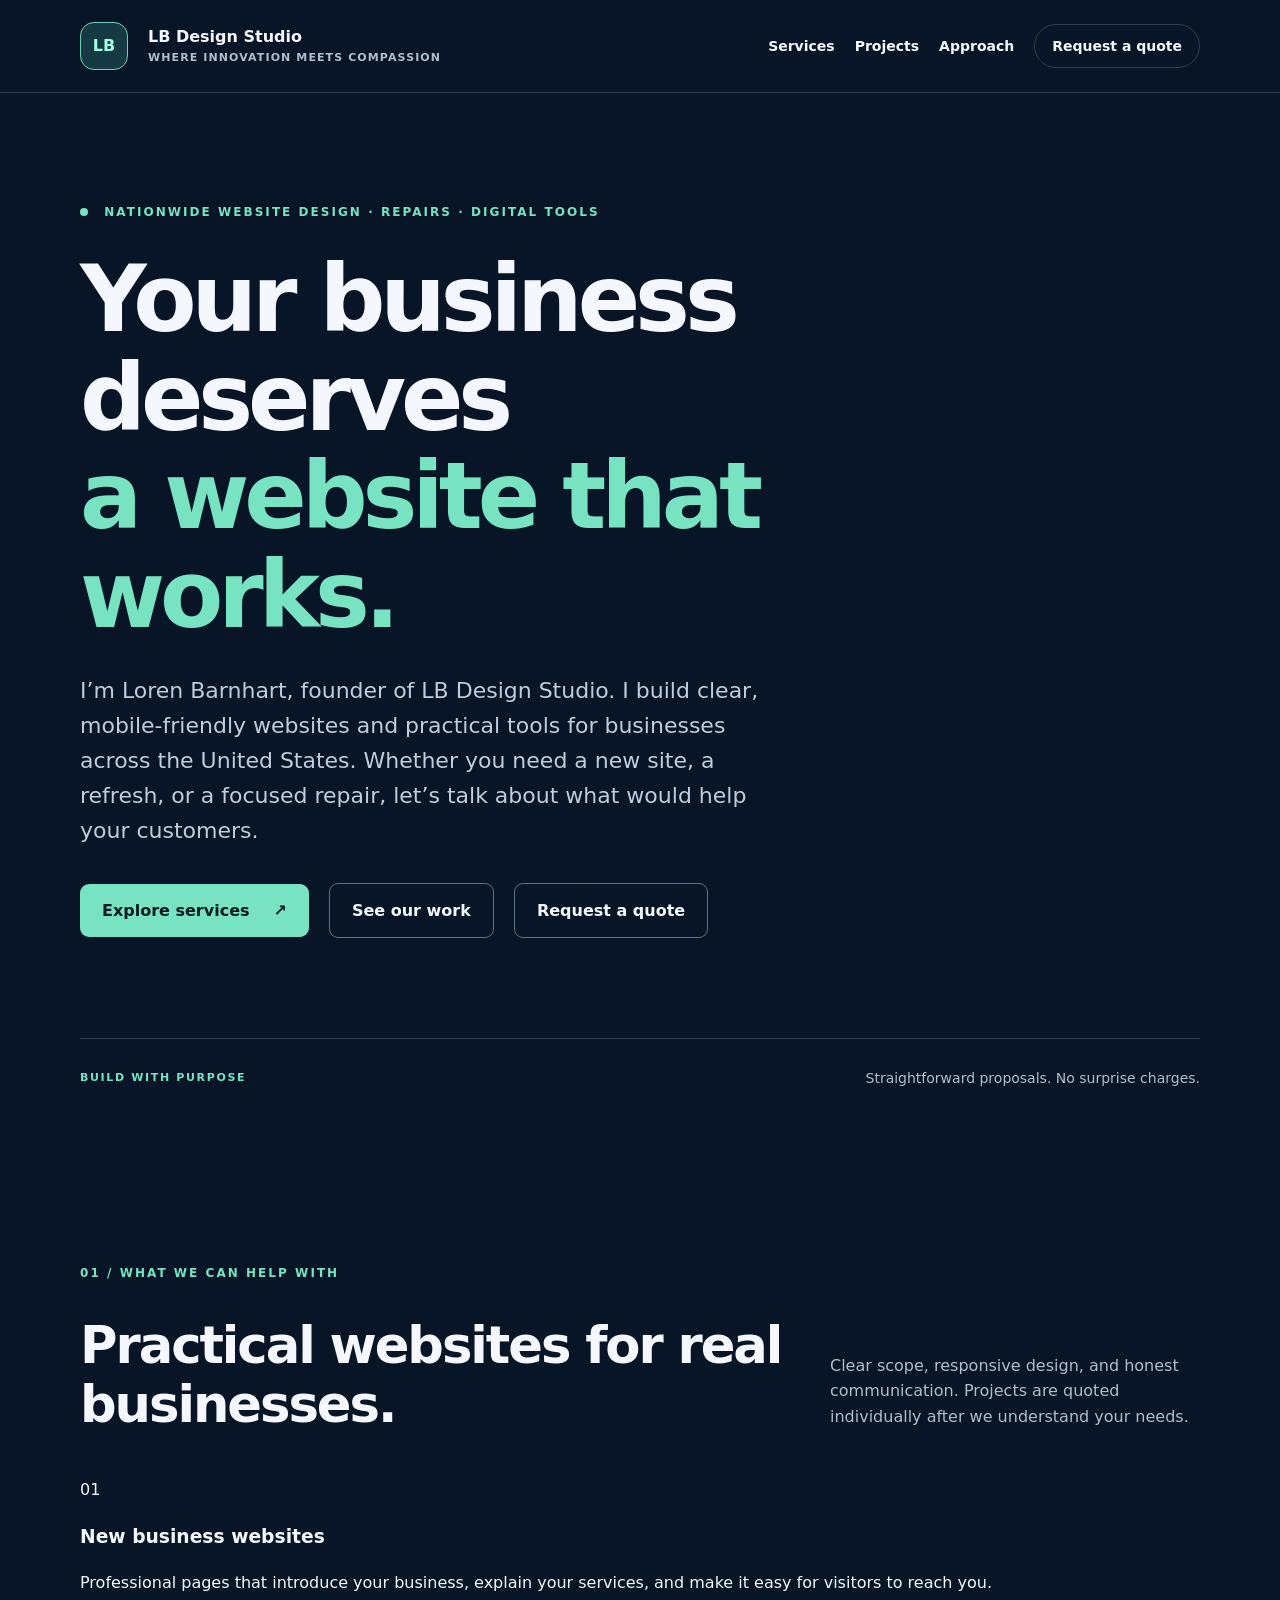
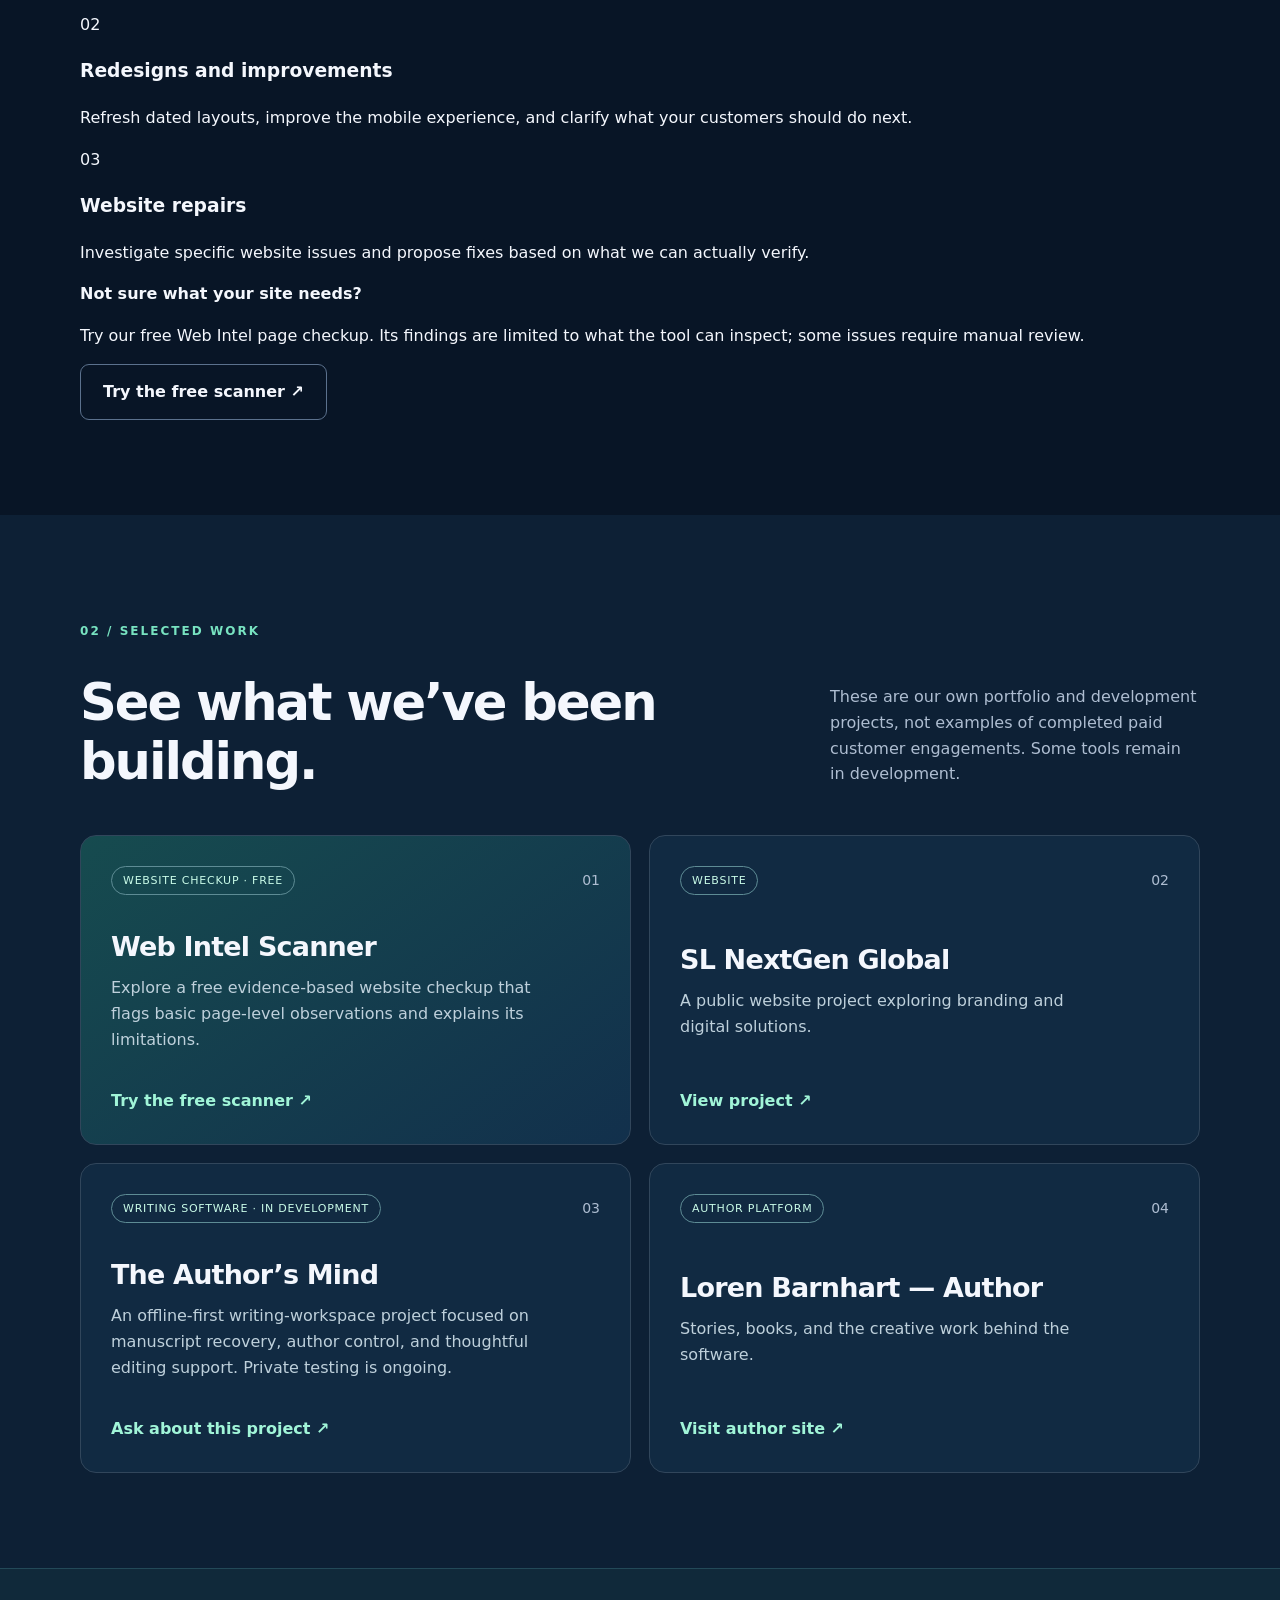
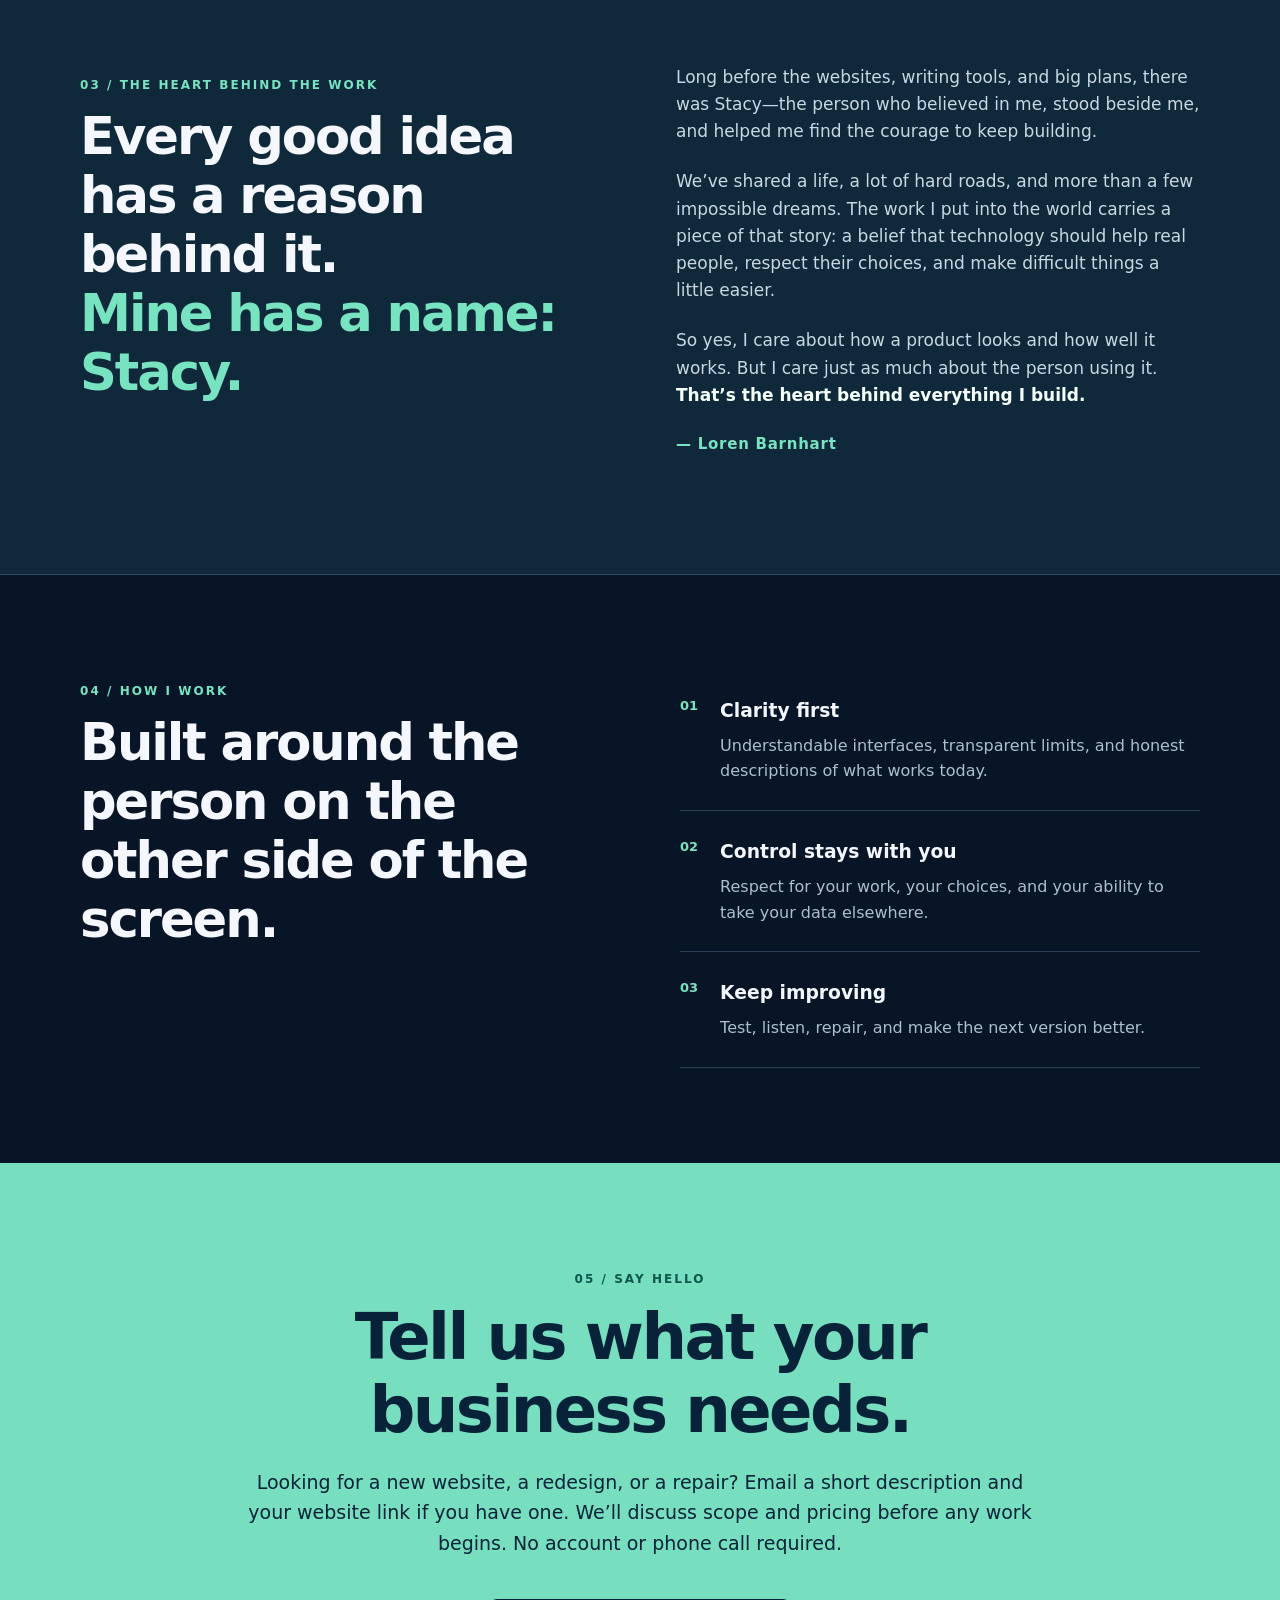
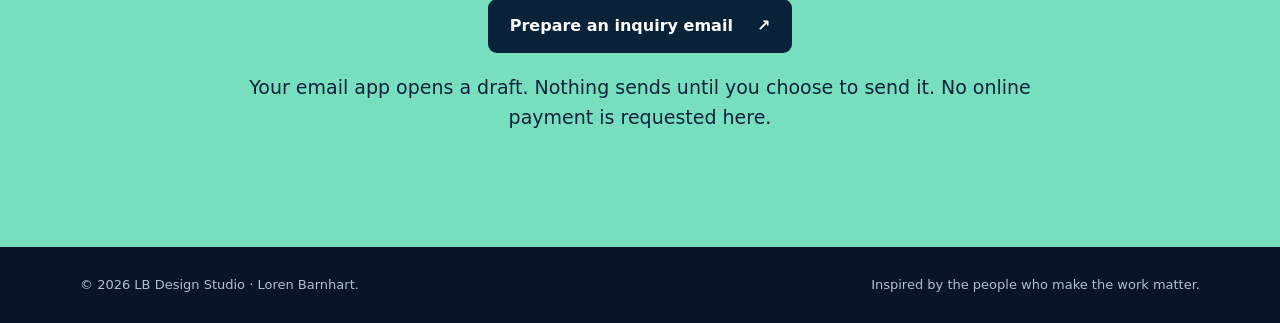
==== commit 8786c13f: "Polish portfolio around LB Design Studio services and honest proof" ====
--- a/index.html
+++ b/index.html
@@ -4,45 +4,55 @@
   <meta charset="utf-8">
   <meta name="viewport" content="width=device-width, initial-scale=1">
   <meta name="theme-color" content="#081526">
-  <meta name="description" content="Loren Barnhart builds practical software, intelligent tools, and story-driven digital experiences. Explore selected projects and get in touch.">
-  <title>Loren Barnhart | Software Builder & Digital Creator</title>
+  <meta name="description" content="LB Design Studio creates responsive business websites, redesigns, repairs, and practical digital tools for clients across the United States. Explore real projects and request a quote.">
+  <title>LB Design Studio | Business Websites, Repairs & Digital Tools</title>
   <link rel="stylesheet" href="/css/style.css">
 </head>
 <body>
   <a class="skip" href="#main">Skip to content</a>
   <header class="site-header">
     <div class="container nav">
-      <a class="brand" href="#top" aria-label="Loren Barnhart home"><span class="brand-mark">LB</span><span>Loren Barnhart<span class="brand-sub">Independent Builder & Author</span></span></a>
-      <nav aria-label="Main navigation"><a href="#work">Projects</a><a href="https://slnextgen-global.vercel.app">Company</a><a href="https://lorenbarnhart.vercel.app">Books</a><a href="#contact" class="nav-contact">Contact</a></nav>
+      <a class="brand" href="#top" aria-label="LB Design Studio home"><span class="brand-mark">LB</span><span>LB Design Studio<span class="brand-sub">Where Innovation Meets Compassion</span></span></a>
+      <nav aria-label="Main navigation"><a href="#services">Services</a><a href="#work">Projects</a><a href="#approach">Approach</a><a href="#contact" class="nav-contact">Request a quote</a></nav>
     </div>
   </header>
   <main id="main">
     <section class="hero container" id="top">
-      <div class="eyebrow"><span class="status-dot"></span> Software · Creativity · Real-world problem solving</div>
-      <h1>Ideas are easy.<br><em>Making them useful</em> is the work.</h1>
-      <p class="intro">I'm Loren Barnhart—an independent software builder, author, and lifelong problem solver. I turn ambitious ideas into practical tools and digital experiences, with a focus on clarity, control, and the people using them.</p>
-      <div class="actions"><a class="button primary" href="#work">Explore selected work <span aria-hidden="true">↗</span></a><a class="button secondary" href="#contact">Get in touch</a></div>
-      <div class="hero-note"><span>BUILD WITH PURPOSE</span><span>Design for people, not friction.</span></div>
+      <div class="eyebrow"><span class="status-dot"></span> Nationwide website design · Repairs · Digital tools</div>
+      <h1>Your business deserves<br><em>a website that works.</em></h1>
+      <p class="intro">I’m Loren Barnhart, founder of LB Design Studio. I build clear, mobile-friendly websites and practical tools for businesses across the United States. Whether you need a new site, a refresh, or a focused repair, let’s talk about what would help your customers.</p>
+      <div class="actions"><a class="button primary" href="#services">Explore services <span aria-hidden="true">↗</span></a><a class="button secondary" href="#work">See our work</a><a class="button secondary" href="#contact">Request a quote</a></div>
+      <div class="hero-note"><span>BUILD WITH PURPOSE</span><span>Straightforward proposals. No surprise charges.</span></div>
     </section>
+    <section class="section services-section" id="services"><div class="container">
+      <p class="kicker">01 / WHAT WE CAN HELP WITH</p>
+      <div class="section-head"><h2>Practical websites for real businesses.</h2><p>Clear scope, responsive design, and honest communication. Projects are quoted individually after we understand your needs.</p></div>
+      <div class="service-grid">
+        <article class="service-card"><span class="service-number">01</span><h3>New business websites</h3><p>Professional pages that introduce your business, explain your services, and make it easy for visitors to reach you.</p></article>
+        <article class="service-card"><span class="service-number">02</span><h3>Redesigns and improvements</h3><p>Refresh dated layouts, improve the mobile experience, and clarify what your customers should do next.</p></article>
+        <article class="service-card"><span class="service-number">03</span><h3>Website repairs</h3><p>Investigate specific website issues and propose fixes based on what we can actually verify.</p></article>
+      </div>
+      <div class="service-note"><div><strong>Not sure what your site needs?</strong><p>Try our free Web Intel page checkup. Its findings are limited to what the tool can inspect; some issues require manual review.</p></div><a class="button secondary" href="https://questforgeai.vercel.app" target="_blank" rel="noopener noreferrer">Try the free scanner ↗</a></div>
+    </div></section>
     <section class="section work-section" id="work">
       <div class="container">
-        <p class="kicker">01 / SELECTED WORK</p>
-        <div class="section-head"><h2>Projects worth exploring.</h2><p>A few public-facing examples from a growing collection of software and creative work. Some projects are still evolving.</p></div>
+        <p class="kicker">02 / SELECTED WORK</p>
+        <div class="section-head"><h2>See what we’ve been building.</h2><p>These are our own portfolio and development projects, not examples of completed paid customer engagements. Some tools remain in development.</p></div>
         <div class="project-grid">
-          <article class="project-card feature"><div class="project-top"><span class="pill">Writing software · In development</span><span aria-hidden="true">01</span></div><div><h3>The Author's Mind</h3><p>An offline-first writing-workspace project focused on author control, manuscript recovery, and thoughtful editing support.</p></div><a href="https://authors-mind-review-workspace.barnhartloren33.chatgpt.site" target="_blank" rel="noopener noreferrer">Visit review workspace <span aria-hidden="true">↗</span></a></article>
+          <article class="project-card feature"><div class="project-top"><span class="pill">Website checkup · Free</span><span aria-hidden="true">01</span></div><div><h3>Web Intel Scanner</h3><p>Explore a free evidence-based website checkup that flags basic page-level observations and explains its limitations.</p></div><a href="https://questforgeai.vercel.app" target="_blank" rel="noopener noreferrer">Try the free scanner <span aria-hidden="true">↗</span></a></article>
           <article class="project-card"><div class="project-top"><span class="pill">Website</span><span aria-hidden="true">02</span></div><div><h3>SL NextGen Global</h3><p>A public website project exploring branding and digital solutions.</p></div><a href="https://slnextgen-global.vercel.app" target="_blank" rel="noopener noreferrer">View project <span aria-hidden="true">↗</span></a></article>
-          <article class="project-card"><div class="project-top"><span class="pill">Digital tools</span><span aria-hidden="true">03</span></div><div><h3>ScanRig</h3><p>A software experiment from my broader collection of technical tools.</p></div><a href="https://scanrig.vercel.app" target="_blank" rel="noopener noreferrer">View project <span aria-hidden="true">↗</span></a></article>
+          <article class="project-card"><div class="project-top"><span class="pill">Writing software · In development</span><span aria-hidden="true">03</span></div><div><h3>The Author’s Mind</h3><p>An offline-first writing-workspace project focused on manuscript recovery, author control, and thoughtful editing support. Private testing is ongoing.</p></div><a href="#contact">Ask about this project <span aria-hidden="true">↗</span></a></article>
           <article class="project-card"><div class="project-top"><span class="pill">Author platform</span><span aria-hidden="true">04</span></div><div><h3>Loren Barnhart — Author</h3><p>Stories, books, and the creative work behind the software.</p></div><a href="https://lorenbarnhart.vercel.app" target="_blank" rel="noopener noreferrer">Visit author site <span aria-hidden="true">↗</span></a></article>
         </div>
       </div>
     </section>
     <section class="section heart-section" id="heart"><div class="container heart-layout">
-      <div><p class="kicker">02 / THE HEART BEHIND THE WORK</p><h2>Every good idea has a reason behind it.<br><span>Mine has a name: Stacy.</span></h2></div>
+      <div><p class="kicker">03 / THE HEART BEHIND THE WORK</p><h2>Every good idea has a reason behind it.<br><span>Mine has a name: Stacy.</span></h2></div>
       <div class="heart-copy"><p>Long before the websites, writing tools, and big plans, there was Stacy—the person who believed in me, stood beside me, and helped me find the courage to keep building.</p><p>We’ve shared a life, a lot of hard roads, and more than a few impossible dreams. The work I put into the world carries a piece of that story: a belief that technology should help real people, respect their choices, and make difficult things a little easier.</p><p>So yes, I care about how a product looks and how well it works. But I care just as much about the person using it. <strong>That’s the heart behind everything I build.</strong></p><p class="heart-signoff">— Loren Barnhart</p></div>
     </div></section>
-    <section class="section" id="approach"><div class="container approach"><div><p class="kicker">03 / HOW I WORK</p><h2>Built around the person on the other side of the screen.</h2></div><div class="principles"><div><b>01</b><div><h3>Clarity first</h3><p>Understandable interfaces, transparent limits, and honest descriptions of what works today.</p></div></div><div><b>02</b><div><h3>Control stays with you</h3><p>Respect for your work, your choices, and your ability to take your data elsewhere.</p></div></div><div><b>03</b><div><h3>Keep improving</h3><p>Test, listen, repair, and make the next version better.</p></div></div></div></div></section>
-    <section class="section contact-section" id="contact"><div class="container contact"><p class="kicker">04 / SAY HELLO</p><h2>Have a project in mind?</h2><p>I'm open to thoughtful conversations about useful software, creative collaboration, and digital projects.</p><a class="button light" href="mailto:Lb.designstudio.2024@gmail.com?subject=Project%20inquiry">Email Loren <span aria-hidden="true">↗</span></a></div></section>
+    <section class="section" id="approach"><div class="container approach"><div><p class="kicker">04 / HOW I WORK</p><h2>Built around the person on the other side of the screen.</h2></div><div class="principles"><div><b>01</b><div><h3>Clarity first</h3><p>Understandable interfaces, transparent limits, and honest descriptions of what works today.</p></div></div><div><b>02</b><div><h3>Control stays with you</h3><p>Respect for your work, your choices, and your ability to take your data elsewhere.</p></div></div><div><b>03</b><div><h3>Keep improving</h3><p>Test, listen, repair, and make the next version better.</p></div></div></div></div></section>
+    <section class="section contact-section" id="contact"><div class="container contact"><p class="kicker">05 / SAY HELLO</p><h2>Tell us what your business needs.</h2><p>Looking for a new website, a redesign, or a repair? Email a short description and your website link if you have one. We’ll discuss scope and pricing before any work begins. No account or phone call required.</p><a class="button light" href="mailto:lb.designstudio.2024@gmail.com?subject=LB%20Design%20Studio%20Website%20Inquiry">Prepare an inquiry email <span aria-hidden="true">↗</span></a><p class="contact-note">Your email app opens a draft. Nothing sends until you choose to send it. No online payment is requested here.</p></div></section>
   </main>
-  <footer><div class="container footer-inner"><span>© <span id="year">2026</span> Loren Barnhart. Built with purpose.</span><span>Inspired by the people who make the work matter.</span></div></footer>
+  <footer><div class="container footer-inner"><span>© 2026 LB Design Studio · Loren Barnhart.</span><span>Inspired by the people who make the work matter.</span></div></footer>
 </body>
 </html>
--- a/css/style.css
+++ b/css/style.css
@@ -1,2 +1,5 @@
 :root{color-scheme:dark;--bg:#081526;--ink:#f4f7fd;--muted:#aebdd1;--line:#2b3e55;--accent:#78e3c1}*{box-sizing:border-box}html{scroll-behavior:smooth}body{margin:0;background:var(--bg);color:var(--ink);font-family:Inter,system-ui,-apple-system,Segoe UI,sans-serif;line-height:1.6}a{color:inherit;text-decoration:none}a:focus-visible{outline:3px solid var(--accent);outline-offset:5px}.container{width:min(1120px,calc(100% - 40px));margin:auto}.skip{position:absolute;left:12px;top:-80px;z-index:20;background:white;color:#102033;padding:12px}.skip:focus{top:12px}.site-header{border-bottom:1px solid var(--line);background:#081526ec}.nav,.brand,.nav nav,.actions,.hero-note,.section-head,.project-top,.footer-inner{display:flex;align-items:center;justify-content:space-between;gap:20px}.nav{min-height:92px}.brand{justify-content:flex-start;font-weight:800;line-height:1.1}.brand-mark{display:grid;place-items:center;width:48px;height:48px;border:1px solid #6dd0bc;border-radius:14px;background:#163a43;color:#a3ffe4}.brand-sub{display:block;margin-top:6px;font-size:11px;letter-spacing:.1em;text-transform:uppercase;color:var(--muted);font-weight:600}.nav nav{font-size:14px;font-weight:600}.nav nav a:hover,.project-card a:hover{color:var(--accent)}.nav-contact{border:1px solid var(--line);padding:10px 17px;border-radius:50px}.hero{padding:110px 0 68px}.eyebrow,.kicker{text-transform:uppercase;letter-spacing:.17em;font-size:12px;font-weight:800;color:var(--accent)}.status-dot{display:inline-block;width:8px;height:8px;border-radius:50%;background:var(--accent);margin-right:10px}.hero h1{max-width:990px;font-size:clamp(44px,7.2vw,94px);line-height:1.07;letter-spacing:-.055em;margin:28px 0}.hero h1 em{font-style:normal;color:var(--accent)}.intro{max-width:720px;font-size:clamp(17px,2vw,22px);color:#c0ccde}.actions{justify-content:flex-start;flex-wrap:wrap;margin-top:34px}.button{display:inline-flex;justify-content:center;align-items:center;gap:24px;padding:14px 22px;border-radius:9px;font-weight:750;transition:transform .2s}.button:hover{transform:translateY(-2px)}.primary{background:var(--accent);color:#071b24}.secondary{border:1px solid #5b718d}.hero-note{border-top:1px solid var(--line);padding-top:28px;margin-top:100px;color:var(--muted);font-size:14px}.hero-note span:first-child{color:var(--accent);font-size:11px;letter-spacing:.15em;font-weight:800}.section{padding:95px 0}.work-section{background:#0d2035}.section-head{align-items:end;margin:20px 0 32px}.section h2{font-size:clamp(30px,4vw,52px);line-height:1.15;letter-spacing:-.04em;margin:12px 0}.section-head p{max-width:370px;color:var(--muted)}.project-grid{display:grid;grid-template-columns:repeat(2,minmax(0,1fr));gap:18px}.project-card{min-height:310px;display:flex;flex-direction:column;justify-content:space-between;gap:35px;padding:30px;border:1px solid #31465b;border-radius:16px;background:#112a42}.project-card.feature{background:linear-gradient(145deg,#164b4f,#12304c)}.project-top{font-size:14px;color:var(--muted)}.pill{border:1px solid #5e8c95;color:#c9fbe8;padding:5px 11px;border-radius:40px;font-size:11px;letter-spacing:.07em;text-transform:uppercase}.project-card h3{font-size:27px;line-height:1.15;letter-spacing:-.03em;margin:0 0 13px}.project-card p{max-width:420px;color:#bed0db;margin:0}.project-card a{font-weight:800;color:#a1f5d8}.approach{display:grid;grid-template-columns:1fr 1fr;gap:80px}.principles>div{display:flex;gap:22px;padding:26px 0;border-bottom:1px solid var(--line)}.principles b{color:var(--accent);font-size:13px}.principles h3{margin:0 0 7px}.principles p{margin:0;color:var(--muted)}.contact-section{background:#77dfbf;color:#082239}.contact{max-width:800px;text-align:center}.contact .kicker{color:#0d574c}.contact h2{font-size:clamp(36px,5vw,66px)}.contact p:not(.kicker){font-size:19px}.light{background:#082239;color:#fff;margin-top:22px}footer{padding:28px 0;color:var(--muted);font-size:13px}.footer-inner{flex-wrap:wrap}@media(max-width:760px){.nav{min-height:80px}.nav nav{gap:12px}.nav nav a:not(.nav-contact){display:none}.hero{padding:76px 0 48px}.hero-note{margin-top:65px;align-items:start;flex-direction:column}.section{padding:64px 0}.section-head,.approach{display:block}.section-head p{max-width:none}.project-grid{grid-template-columns:1fr}.project-card{min-height:280px;padding:24px}.approach .principles{margin-top:25px}}@media(prefers-reduced-motion:reduce){html{scroll-behavior:auto}.button{transition:none}}
 .heart-section{background:#10293a;border-top:1px solid #234958;border-bottom:1px solid #234958}.heart-layout{display:grid;grid-template-columns:1fr 1fr;gap:72px;align-items:start}.heart-layout h2 span{color:var(--accent)}.heart-copy{font-size:17px;color:#c6d8e1}.heart-copy p{margin:0 0 23px}.heart-copy strong{color:#f4fff9}.heart-signoff{color:var(--accent);font-weight:800;font-size:15px;letter-spacing:.05em}@media(max-width:760px){.heart-layout{grid-template-columns:1fr;gap:14px}.heart-copy{font-size:16px}}
+
+/* Keep cross-site navigation available on narrow Android screens. */
+@media(max-width:760px){.nav{flex-wrap:wrap;padding:14px 0;gap:12px}.nav nav{display:flex;width:100%;justify-content:space-between;gap:8px;font-size:13px}.nav nav a:not(.nav-contact){display:inline}.nav-contact{padding:8px 13px}}
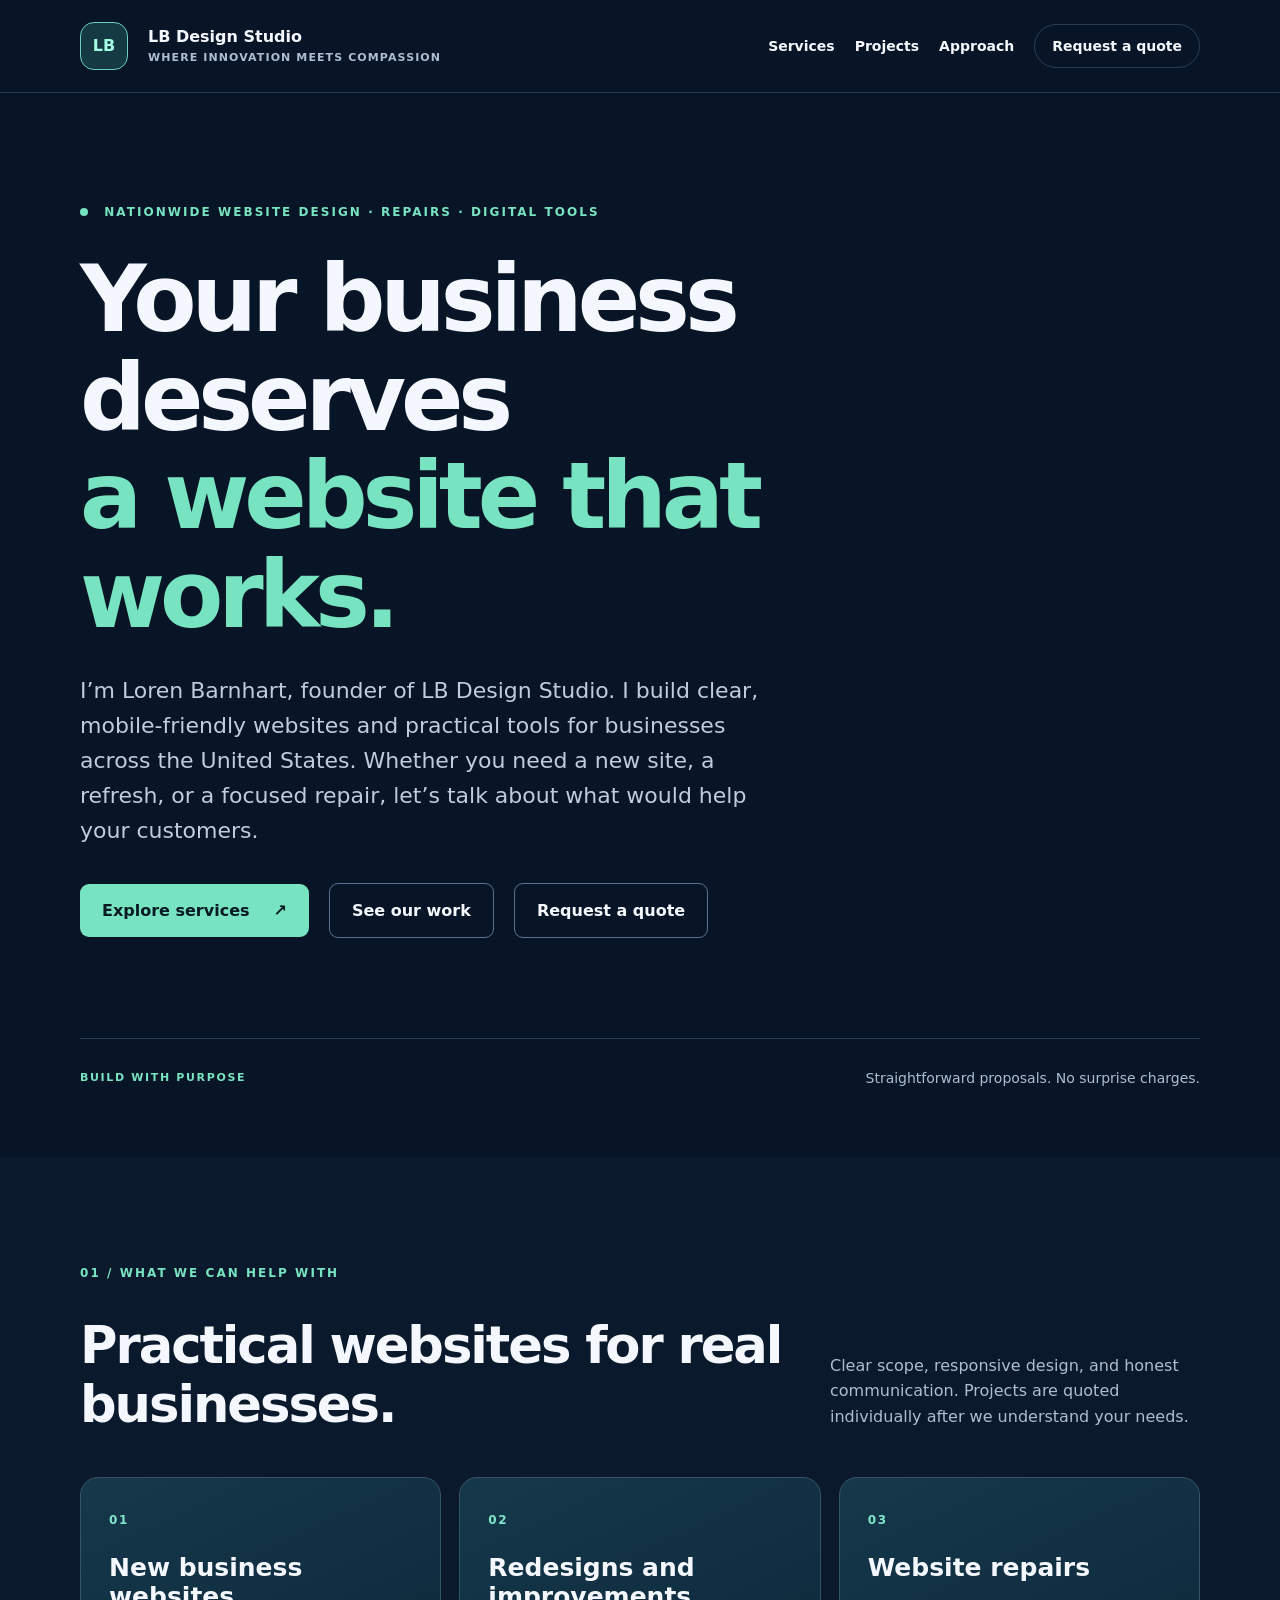
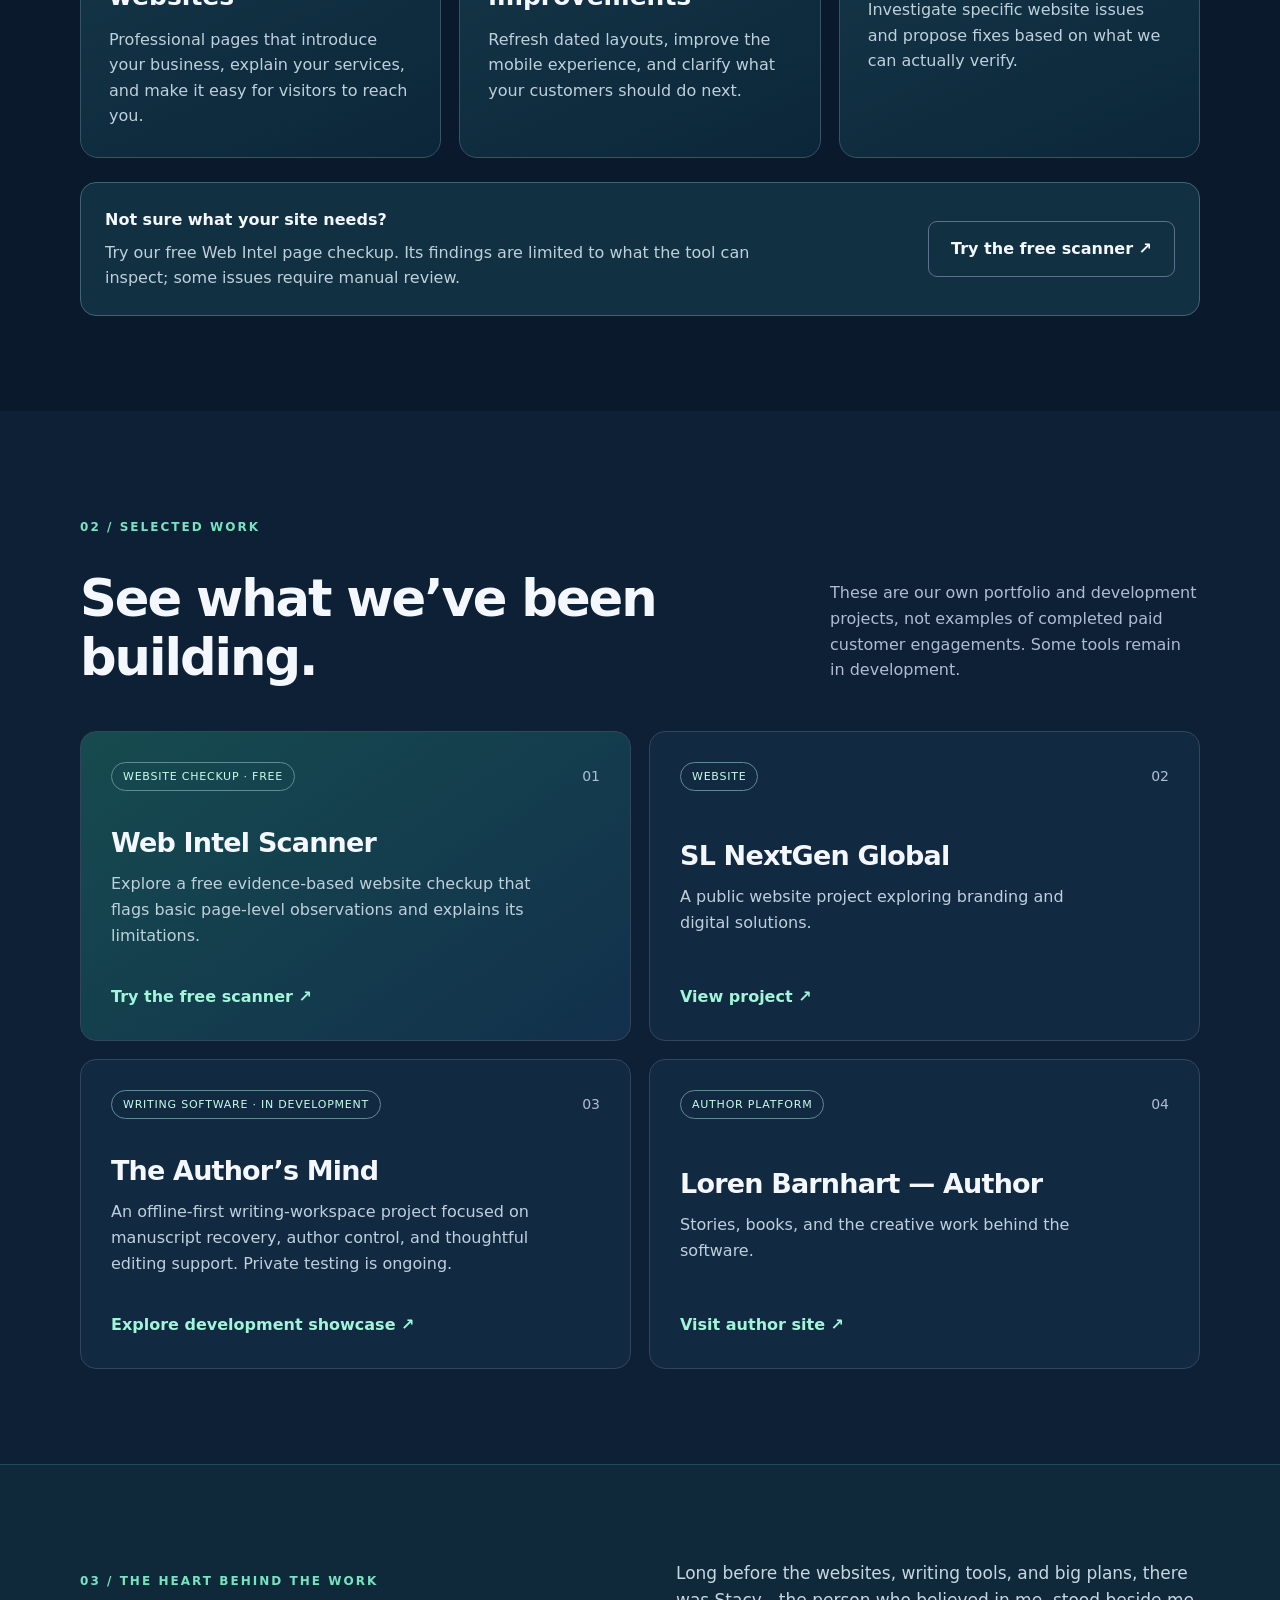
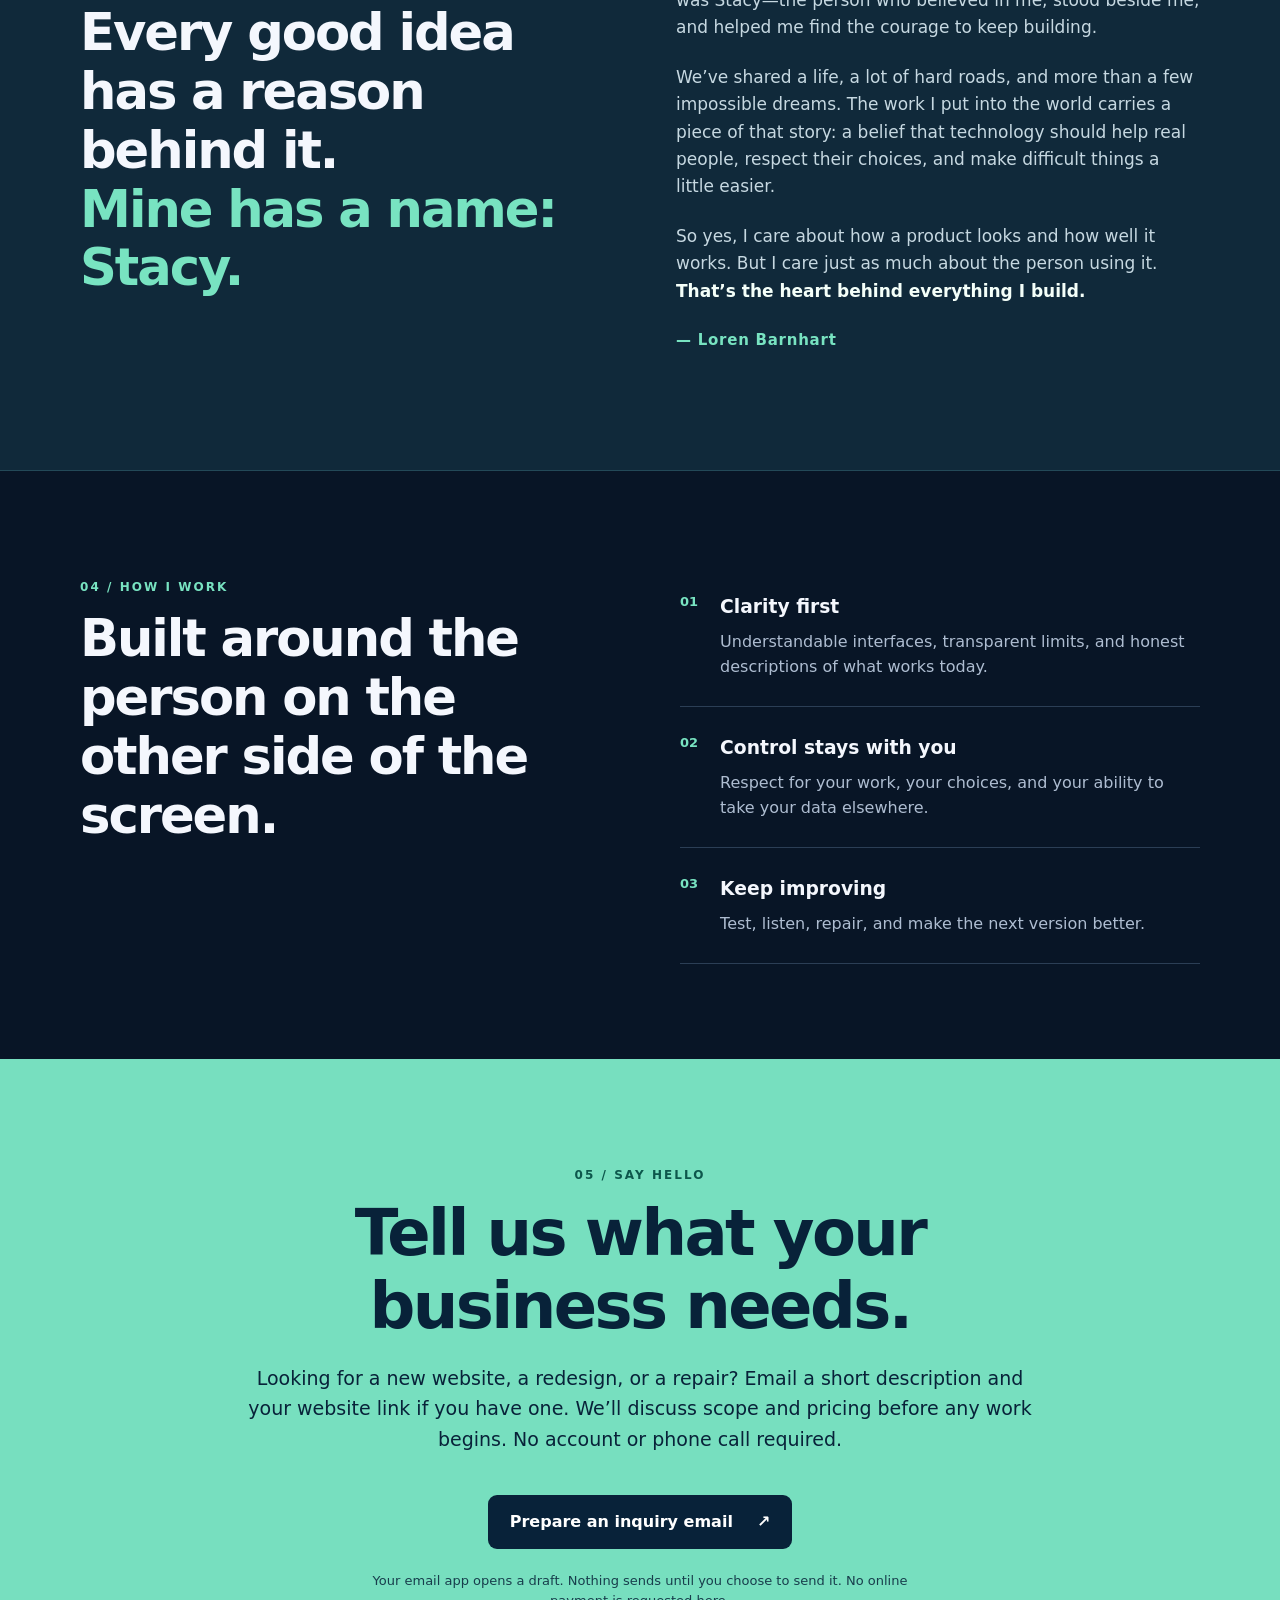
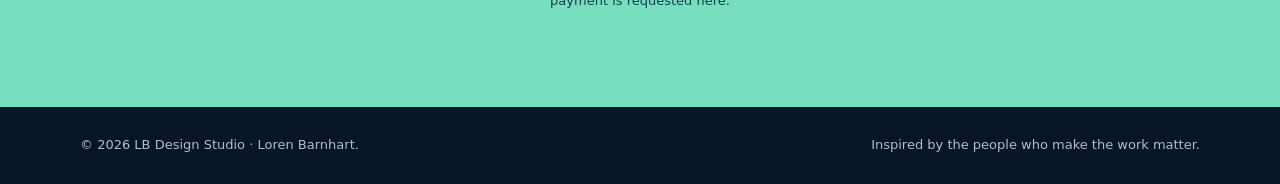
==== commit bbd217e0: "Connect Author's Mind card to development showcase" ====
--- a/index.html
+++ b/index.html
@@ -41,7 +41,7 @@
         <div class="project-grid">
           <article class="project-card feature"><div class="project-top"><span class="pill">Website checkup · Free</span><span aria-hidden="true">01</span></div><div><h3>Web Intel Scanner</h3><p>Explore a free evidence-based website checkup that flags basic page-level observations and explains its limitations.</p></div><a href="https://questforgeai.vercel.app" target="_blank" rel="noopener noreferrer">Try the free scanner <span aria-hidden="true">↗</span></a></article>
           <article class="project-card"><div class="project-top"><span class="pill">Website</span><span aria-hidden="true">02</span></div><div><h3>SL NextGen Global</h3><p>A public website project exploring branding and digital solutions.</p></div><a href="https://slnextgen-global.vercel.app" target="_blank" rel="noopener noreferrer">View project <span aria-hidden="true">↗</span></a></article>
-          <article class="project-card"><div class="project-top"><span class="pill">Writing software · In development</span><span aria-hidden="true">03</span></div><div><h3>The Author’s Mind</h3><p>An offline-first writing-workspace project focused on manuscript recovery, author control, and thoughtful editing support. Private testing is ongoing.</p></div><a href="#contact">Ask about this project <span aria-hidden="true">↗</span></a></article>
+          <article class="project-card"><div class="project-top"><span class="pill">Writing software · In development</span><span aria-hidden="true">03</span></div><div><h3>The Author’s Mind</h3><p>An offline-first writing-workspace project focused on manuscript recovery, author control, and thoughtful editing support. Private testing is ongoing.</p></div><a href="authors-mind.html">Explore development showcase <span aria-hidden="true">↗</span></a></article>
           <article class="project-card"><div class="project-top"><span class="pill">Author platform</span><span aria-hidden="true">04</span></div><div><h3>Loren Barnhart — Author</h3><p>Stories, books, and the creative work behind the software.</p></div><a href="https://lorenbarnhart.vercel.app" target="_blank" rel="noopener noreferrer">Visit author site <span aria-hidden="true">↗</span></a></article>
         </div>
       </div>
--- a/css/style.css
+++ b/css/style.css
@@ -3,3 +3,17 @@
 
 /* Keep cross-site navigation available on narrow Android screens. */
 @media(max-width:760px){.nav{flex-wrap:wrap;padding:14px 0;gap:12px}.nav nav{display:flex;width:100%;justify-content:space-between;gap:8px;font-size:13px}.nav nav a:not(.nav-contact){display:inline}.nav-contact{padding:8px 13px}}
+
+/* LB Design Studio service and trust sections */
+.services-section{background:#0a1a2c}
+.service-grid{display:grid;grid-template-columns:repeat(3,minmax(0,1fr));gap:18px;margin-top:28px}
+.service-card{min-width:0;padding:28px;border:1px solid #375368;border-radius:18px;background:linear-gradient(155deg,#15384a,#0c2639)}
+.service-number{display:inline-block;color:#80e6c8;font-weight:800;font-size:12px;letter-spacing:.14em;margin-bottom:22px}
+.service-card h3{font-size:25px;line-height:1.18;margin:0 0 15px}
+.service-card p{color:#bed0db;margin:0}
+.service-note{display:flex;align-items:center;justify-content:space-between;gap:24px;margin-top:24px;padding:24px;border:1px solid #426375;border-radius:16px;background:#113042}
+.service-note p{color:#bed0db;max-width:650px;margin:7px 0 0}
+.service-note .button{white-space:nowrap}
+.contact-note{font-size:13px!important;opacity:.85;margin:22px auto 0;max-width:560px}
+@media(max-width:850px){.service-grid{grid-template-columns:1fr}.service-note{flex-direction:column;align-items:stretch}.service-note .button{white-space:normal}}
+@media(max-width:450px){.nav nav{font-size:12px;flex-wrap:wrap}.brand{font-size:15px}.service-card{padding:22px}.hero h1{overflow-wrap:break-word}}
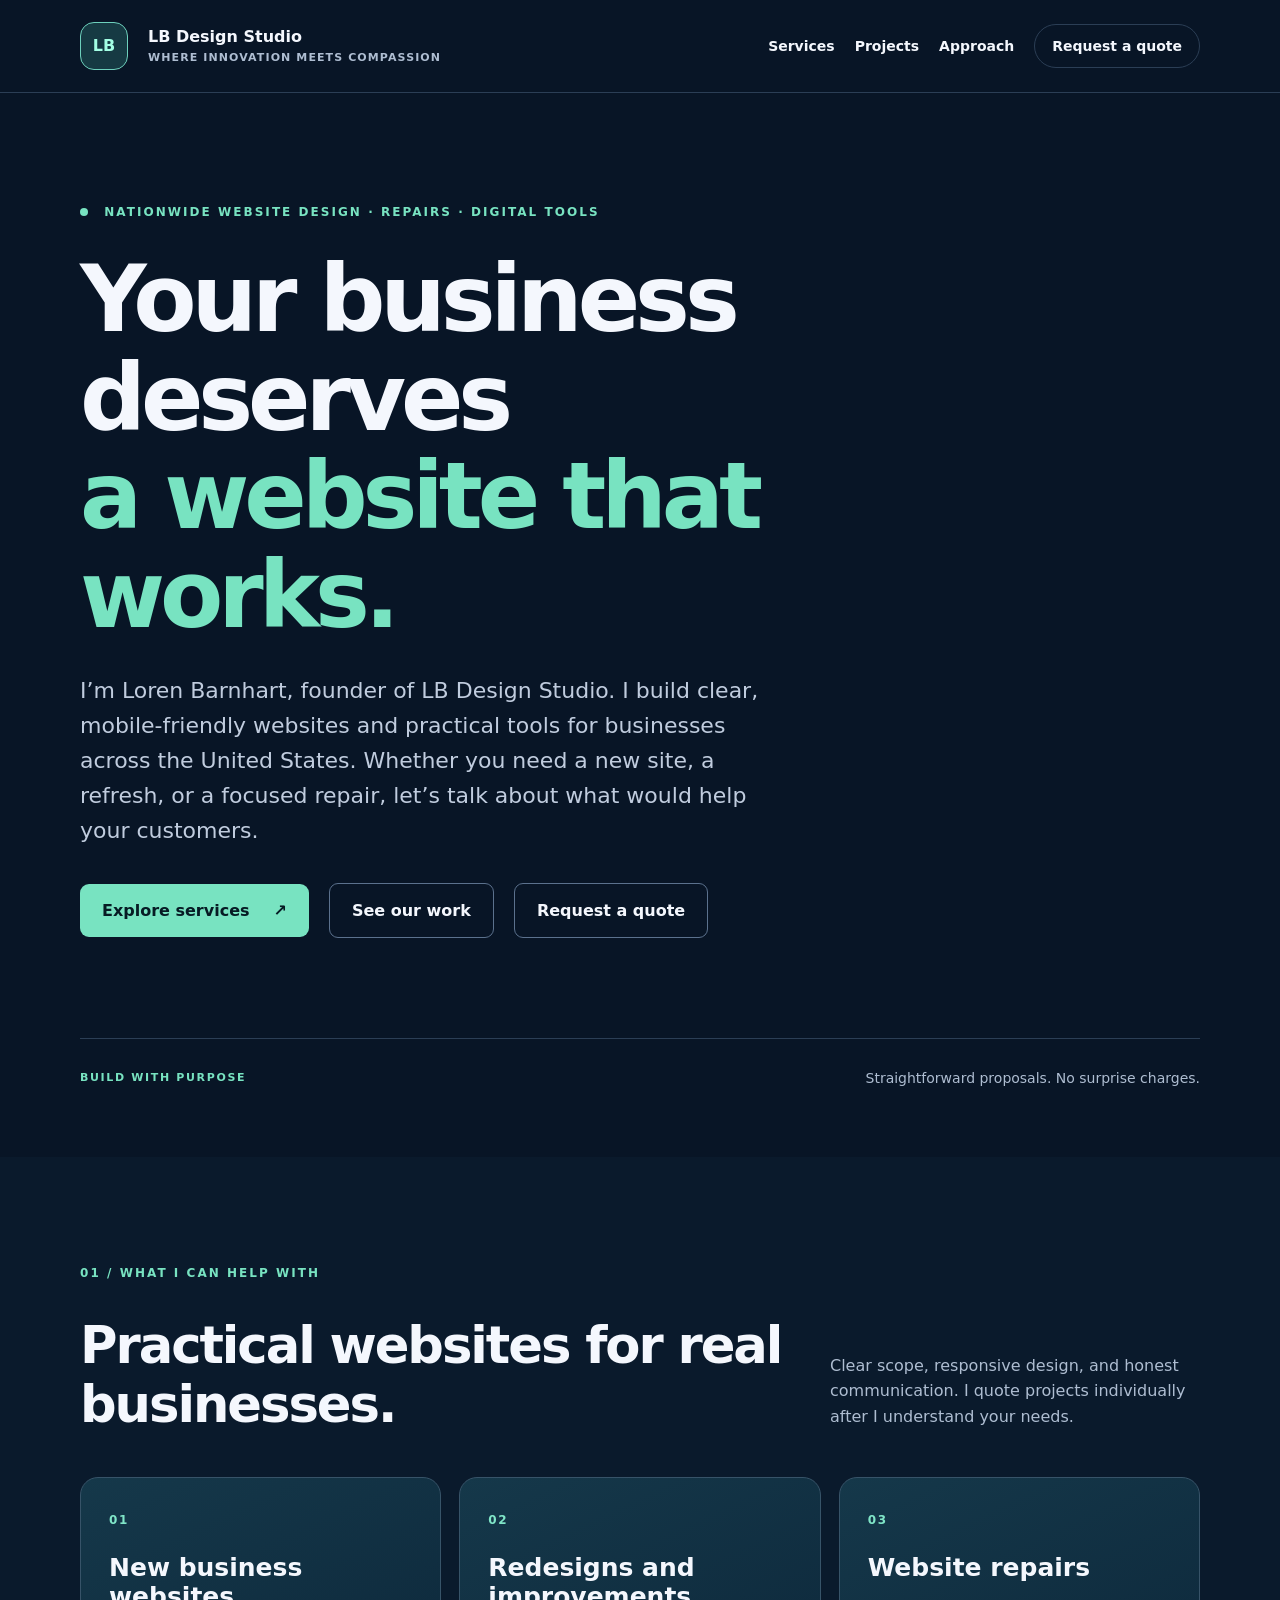
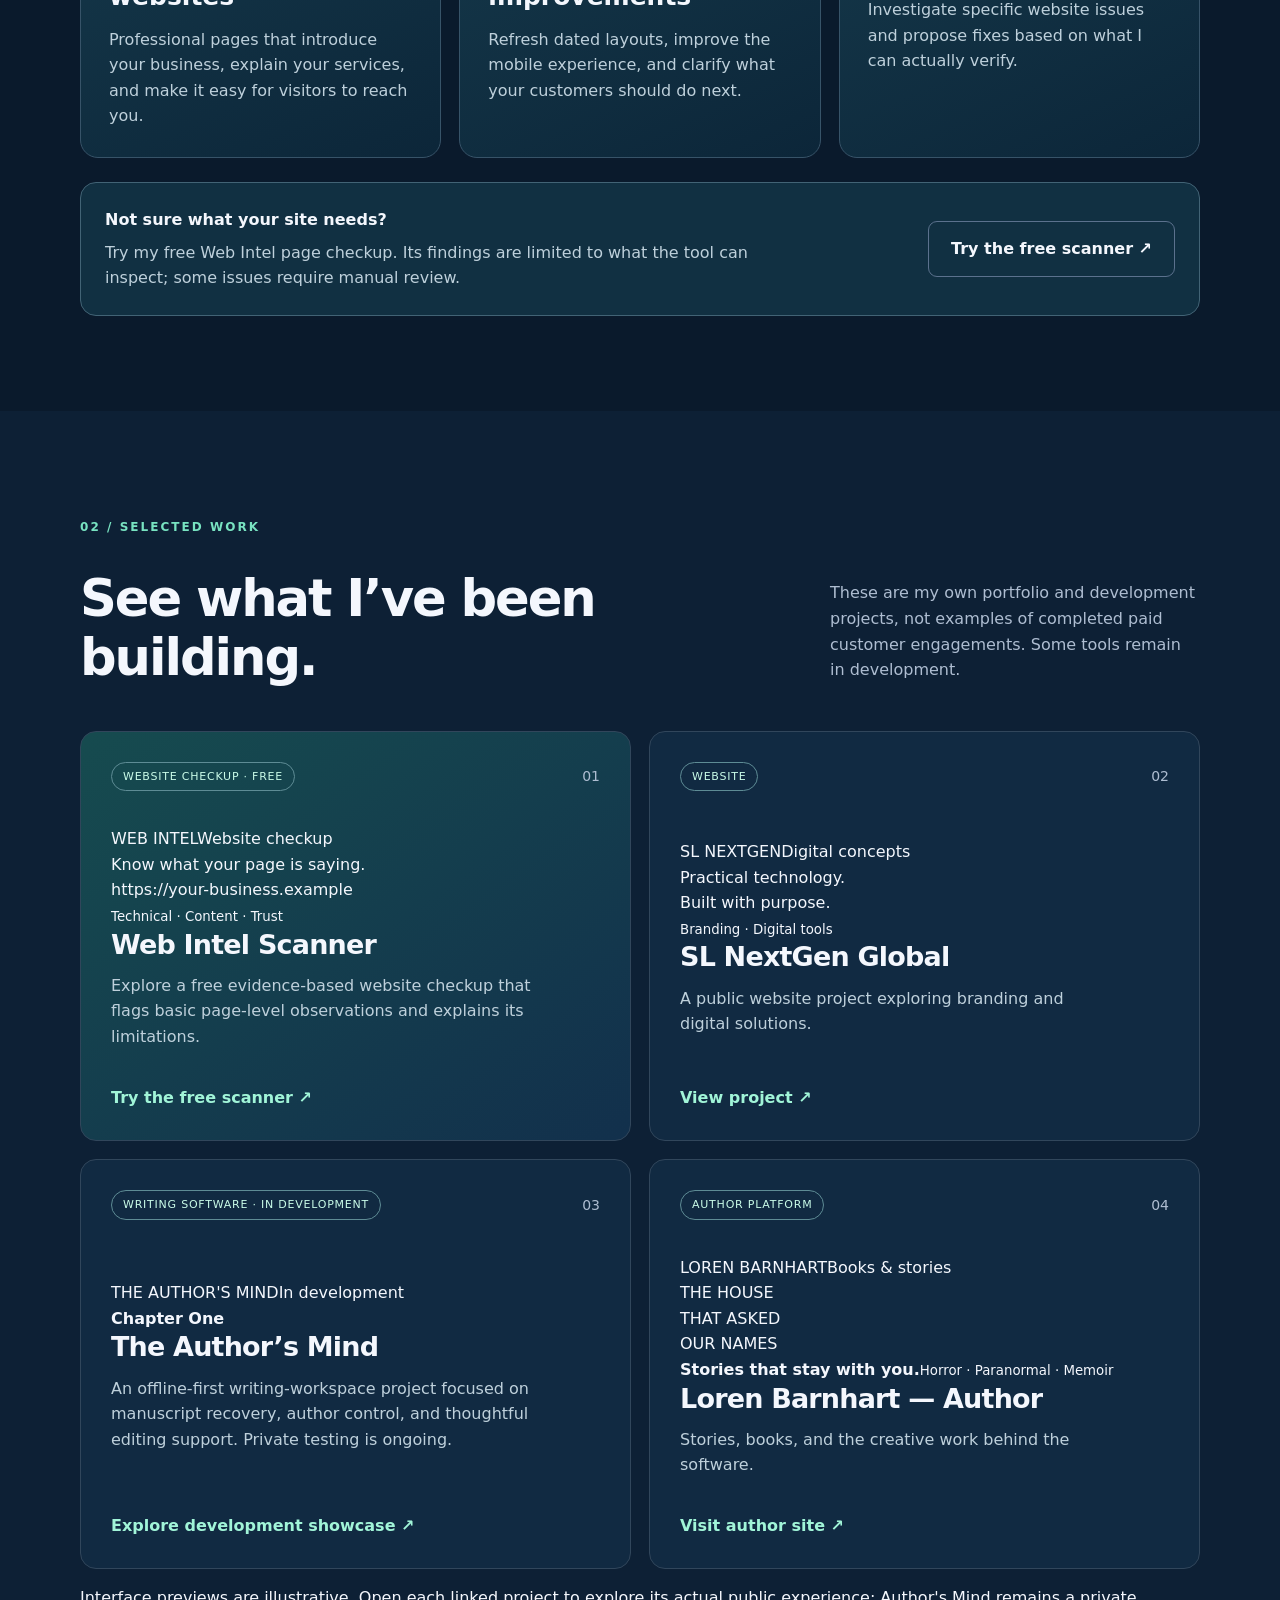
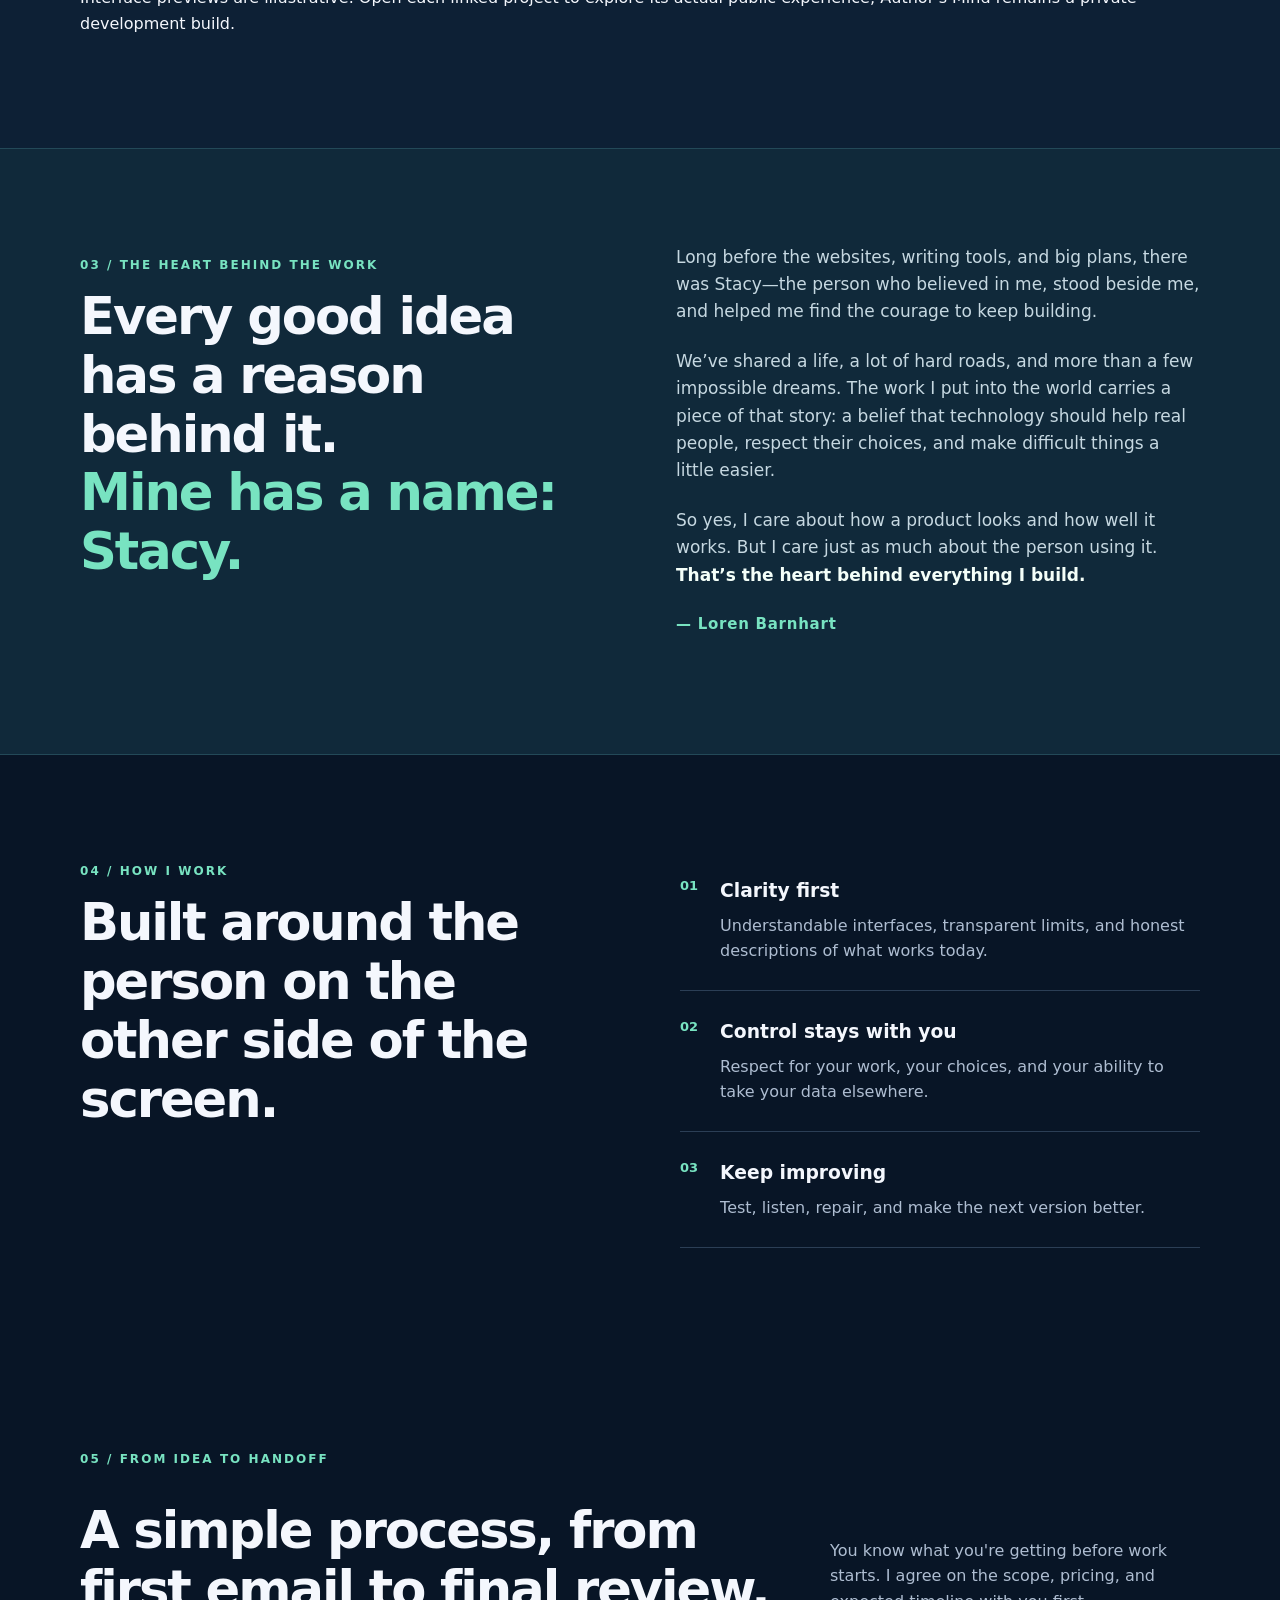
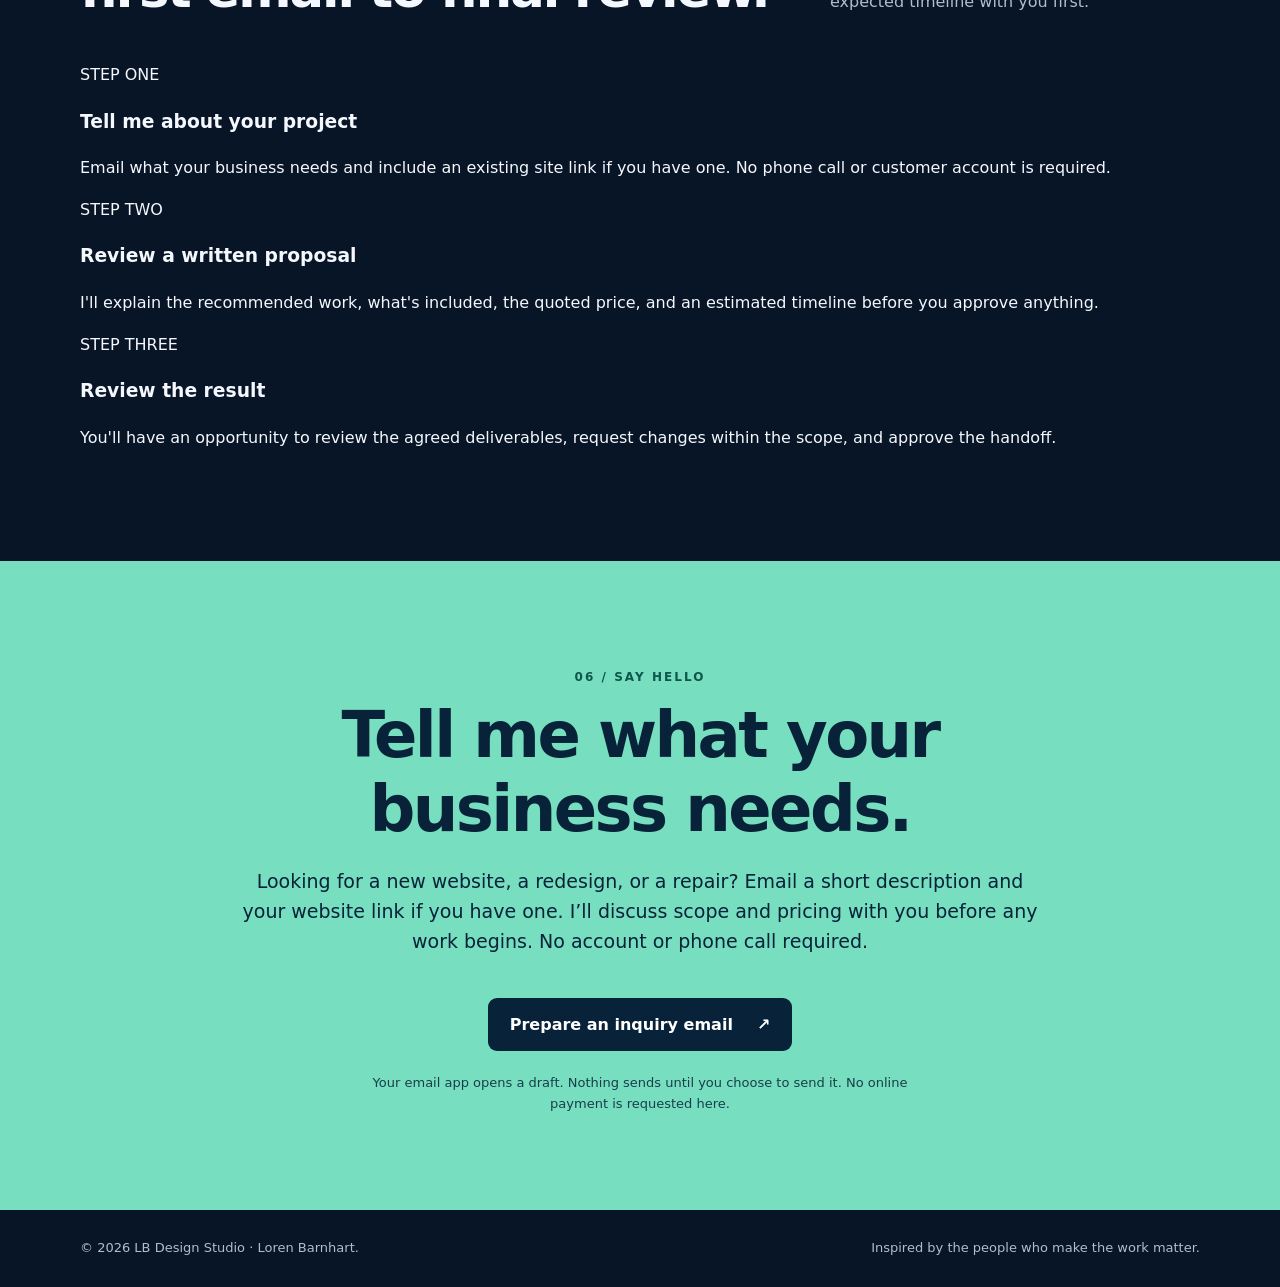
==== commit 611c794f: "Add illustrative project previews and a clear three-step inquiry process" ====
--- a/index.html
+++ b/index.html
@@ -25,25 +25,26 @@
       <div class="hero-note"><span>BUILD WITH PURPOSE</span><span>Straightforward proposals. No surprise charges.</span></div>
     </section>
     <section class="section services-section" id="services"><div class="container">
-      <p class="kicker">01 / WHAT WE CAN HELP WITH</p>
-      <div class="section-head"><h2>Practical websites for real businesses.</h2><p>Clear scope, responsive design, and honest communication. Projects are quoted individually after we understand your needs.</p></div>
+      <p class="kicker">01 / WHAT I CAN HELP WITH</p>
+      <div class="section-head"><h2>Practical websites for real businesses.</h2><p>Clear scope, responsive design, and honest communication. I quote projects individually after I understand your needs.</p></div>
       <div class="service-grid">
         <article class="service-card"><span class="service-number">01</span><h3>New business websites</h3><p>Professional pages that introduce your business, explain your services, and make it easy for visitors to reach you.</p></article>
         <article class="service-card"><span class="service-number">02</span><h3>Redesigns and improvements</h3><p>Refresh dated layouts, improve the mobile experience, and clarify what your customers should do next.</p></article>
-        <article class="service-card"><span class="service-number">03</span><h3>Website repairs</h3><p>Investigate specific website issues and propose fixes based on what we can actually verify.</p></article>
+        <article class="service-card"><span class="service-number">03</span><h3>Website repairs</h3><p>Investigate specific website issues and propose fixes based on what I can actually verify.</p></article>
       </div>
-      <div class="service-note"><div><strong>Not sure what your site needs?</strong><p>Try our free Web Intel page checkup. Its findings are limited to what the tool can inspect; some issues require manual review.</p></div><a class="button secondary" href="https://questforgeai.vercel.app" target="_blank" rel="noopener noreferrer">Try the free scanner ↗</a></div>
+      <div class="service-note"><div><strong>Not sure what your site needs?</strong><p>Try my free Web Intel page checkup. Its findings are limited to what the tool can inspect; some issues require manual review.</p></div><a class="button secondary" href="https://questforgeai.vercel.app" target="_blank" rel="noopener noreferrer">Try the free scanner ↗</a></div>
     </div></section>
     <section class="section work-section" id="work">
       <div class="container">
         <p class="kicker">02 / SELECTED WORK</p>
-        <div class="section-head"><h2>See what we’ve been building.</h2><p>These are our own portfolio and development projects, not examples of completed paid customer engagements. Some tools remain in development.</p></div>
+        <div class="section-head"><h2>See what I’ve been building.</h2><p>These are my own portfolio and development projects, not examples of completed paid customer engagements. Some tools remain in development.</p></div>
         <div class="project-grid">
-          <article class="project-card feature"><div class="project-top"><span class="pill">Website checkup · Free</span><span aria-hidden="true">01</span></div><div><h3>Web Intel Scanner</h3><p>Explore a free evidence-based website checkup that flags basic page-level observations and explains its limitations.</p></div><a href="https://questforgeai.vercel.app" target="_blank" rel="noopener noreferrer">Try the free scanner <span aria-hidden="true">↗</span></a></article>
-          <article class="project-card"><div class="project-top"><span class="pill">Website</span><span aria-hidden="true">02</span></div><div><h3>SL NextGen Global</h3><p>A public website project exploring branding and digital solutions.</p></div><a href="https://slnextgen-global.vercel.app" target="_blank" rel="noopener noreferrer">View project <span aria-hidden="true">↗</span></a></article>
-          <article class="project-card"><div class="project-top"><span class="pill">Writing software · In development</span><span aria-hidden="true">03</span></div><div><h3>The Author’s Mind</h3><p>An offline-first writing-workspace project focused on manuscript recovery, author control, and thoughtful editing support. Private testing is ongoing.</p></div><a href="authors-mind.html">Explore development showcase <span aria-hidden="true">↗</span></a></article>
-          <article class="project-card"><div class="project-top"><span class="pill">Author platform</span><span aria-hidden="true">04</span></div><div><h3>Loren Barnhart — Author</h3><p>Stories, books, and the creative work behind the software.</p></div><a href="https://lorenbarnhart.vercel.app" target="_blank" rel="noopener noreferrer">Visit author site <span aria-hidden="true">↗</span></a></article>
+          <article class="project-card feature"><div class="project-top"><span class="pill">Website checkup · Free</span><span aria-hidden="true">01</span></div><div><div class="project-preview preview-scanner" role="img" aria-label="Illustrative Web Intel scanner interface with audit categories"><div class="preview-top"><span>WEB INTEL</span><span>Website checkup</span></div><div class="preview-main"><div class="preview-head">Know what your page is saying.</div><div class="preview-input">https://your-business.example</div><div class="preview-bars"><i></i><i></i><i></i></div><small>Technical · Content · Trust</small></div></div><h3>Web Intel Scanner</h3><p>Explore a free evidence-based website checkup that flags basic page-level observations and explains its limitations.</p></div><a href="https://questforgeai.vercel.app" target="_blank" rel="noopener noreferrer">Try the free scanner <span aria-hidden="true">↗</span></a></article>
+          <article class="project-card"><div class="project-top"><span class="pill">Website</span><span aria-hidden="true">02</span></div><div><div class="project-preview preview-nextgen" role="img" aria-label="Illustrative SL NextGen Digital homepage preview"><div class="preview-top"><span>SL NEXTGEN</span><span>Digital concepts</span></div><div class="preview-main"><div class="preview-head">Practical technology.<br>Built with purpose.</div><div class="preview-blocks"><i></i><i></i><i></i></div><small>Branding · Digital tools</small></div></div><h3>SL NextGen Global</h3><p>A public website project exploring branding and digital solutions.</p></div><a href="https://slnextgen-global.vercel.app" target="_blank" rel="noopener noreferrer">View project <span aria-hidden="true">↗</span></a></article>
+          <article class="project-card"><div class="project-top"><span class="pill">Writing software · In development</span><span aria-hidden="true">03</span></div><div><div class="project-preview preview-mind" role="img" aria-label="Illustrative Author's Mind writing workspace preview"><div class="preview-top"><span>THE AUTHOR'S MIND</span><span>In development</span></div><div class="preview-editor"><div class="preview-rail"><i></i><i></i><i></i></div><div class="preview-page"><strong>Chapter One</strong><span></span><span></span><span></span></div></div></div><h3>The Author’s Mind</h3><p>An offline-first writing-workspace project focused on manuscript recovery, author control, and thoughtful editing support. Private testing is ongoing.</p></div><a href="authors-mind.html">Explore development showcase <span aria-hidden="true">↗</span></a></article>
+          <article class="project-card"><div class="project-top"><span class="pill">Author platform</span><span aria-hidden="true">04</span></div><div><div class="project-preview preview-author" role="img" aria-label="Illustrative Loren Barnhart author website preview"><div class="preview-top"><span>LOREN BARNHART</span><span>Books & stories</span></div><div class="preview-main"><div class="preview-book">THE HOUSE<br>THAT ASKED<br>OUR NAMES</div><div class="preview-author-copy"><strong>Stories that stay with you.</strong><small>Horror · Paranormal · Memoir</small></div></div></div><h3>Loren Barnhart — Author</h3><p>Stories, books, and the creative work behind the software.</p></div><a href="https://lorenbarnhart.vercel.app" target="_blank" rel="noopener noreferrer">Visit author site <span aria-hidden="true">↗</span></a></article>
         </div>
+        <p class="preview-disclaimer">Interface previews are illustrative. Open each linked project to explore its actual public experience; Author's Mind remains a private development build.</p>
       </div>
     </section>
     <section class="section heart-section" id="heart"><div class="container heart-layout">
@@ -51,7 +52,16 @@
       <div class="heart-copy"><p>Long before the websites, writing tools, and big plans, there was Stacy—the person who believed in me, stood beside me, and helped me find the courage to keep building.</p><p>We’ve shared a life, a lot of hard roads, and more than a few impossible dreams. The work I put into the world carries a piece of that story: a belief that technology should help real people, respect their choices, and make difficult things a little easier.</p><p>So yes, I care about how a product looks and how well it works. But I care just as much about the person using it. <strong>That’s the heart behind everything I build.</strong></p><p class="heart-signoff">— Loren Barnhart</p></div>
     </div></section>
     <section class="section" id="approach"><div class="container approach"><div><p class="kicker">04 / HOW I WORK</p><h2>Built around the person on the other side of the screen.</h2></div><div class="principles"><div><b>01</b><div><h3>Clarity first</h3><p>Understandable interfaces, transparent limits, and honest descriptions of what works today.</p></div></div><div><b>02</b><div><h3>Control stays with you</h3><p>Respect for your work, your choices, and your ability to take your data elsewhere.</p></div></div><div><b>03</b><div><h3>Keep improving</h3><p>Test, listen, repair, and make the next version better.</p></div></div></div></div></section>
-    <section class="section contact-section" id="contact"><div class="container contact"><p class="kicker">05 / SAY HELLO</p><h2>Tell us what your business needs.</h2><p>Looking for a new website, a redesign, or a repair? Email a short description and your website link if you have one. We’ll discuss scope and pricing before any work begins. No account or phone call required.</p><a class="button light" href="mailto:lb.designstudio.2024@gmail.com?subject=LB%20Design%20Studio%20Website%20Inquiry">Prepare an inquiry email <span aria-hidden="true">↗</span></a><p class="contact-note">Your email app opens a draft. Nothing sends until you choose to send it. No online payment is requested here.</p></div></section>
+    <section class="section process-section" id="process"><div class="container">
+      <p class="kicker">05 / FROM IDEA TO HANDOFF</p>
+      <div class="section-head"><h2>A simple process, from first email to final review.</h2><p>You know what you're getting before work starts. I agree on the scope, pricing, and expected timeline with you first.</p></div>
+      <div class="process-grid">
+        <article class="process-card"><span class="process-step">STEP ONE</span><h3>Tell me about your project</h3><p>Email what your business needs and include an existing site link if you have one. No phone call or customer account is required.</p></article>
+        <article class="process-card"><span class="process-step">STEP TWO</span><h3>Review a written proposal</h3><p>I'll explain the recommended work, what's included, the quoted price, and an estimated timeline before you approve anything.</p></article>
+        <article class="process-card"><span class="process-step">STEP THREE</span><h3>Review the result</h3><p>You'll have an opportunity to review the agreed deliverables, request changes within the scope, and approve the handoff.</p></article>
+      </div>
+    </div></section>
+    <section class="section contact-section" id="contact"><div class="container contact"><p class="kicker">06 / SAY HELLO</p><h2>Tell me what your business needs.</h2><p>Looking for a new website, a redesign, or a repair? Email a short description and your website link if you have one. I’ll discuss scope and pricing with you before any work begins. No account or phone call required.</p><a class="button light" href="mailto:lb.designstudio.2024@gmail.com?subject=LB%20Design%20Studio%20Website%20Inquiry">Prepare an inquiry email <span aria-hidden="true">↗</span></a><p class="contact-note">Your email app opens a draft. Nothing sends until you choose to send it. No online payment is requested here.</p></div></section>
   </main>
   <footer><div class="container footer-inner"><span>© 2026 LB Design Studio · Loren Barnhart.</span><span>Inspired by the people who make the work matter.</span></div></footer>
 </body>
